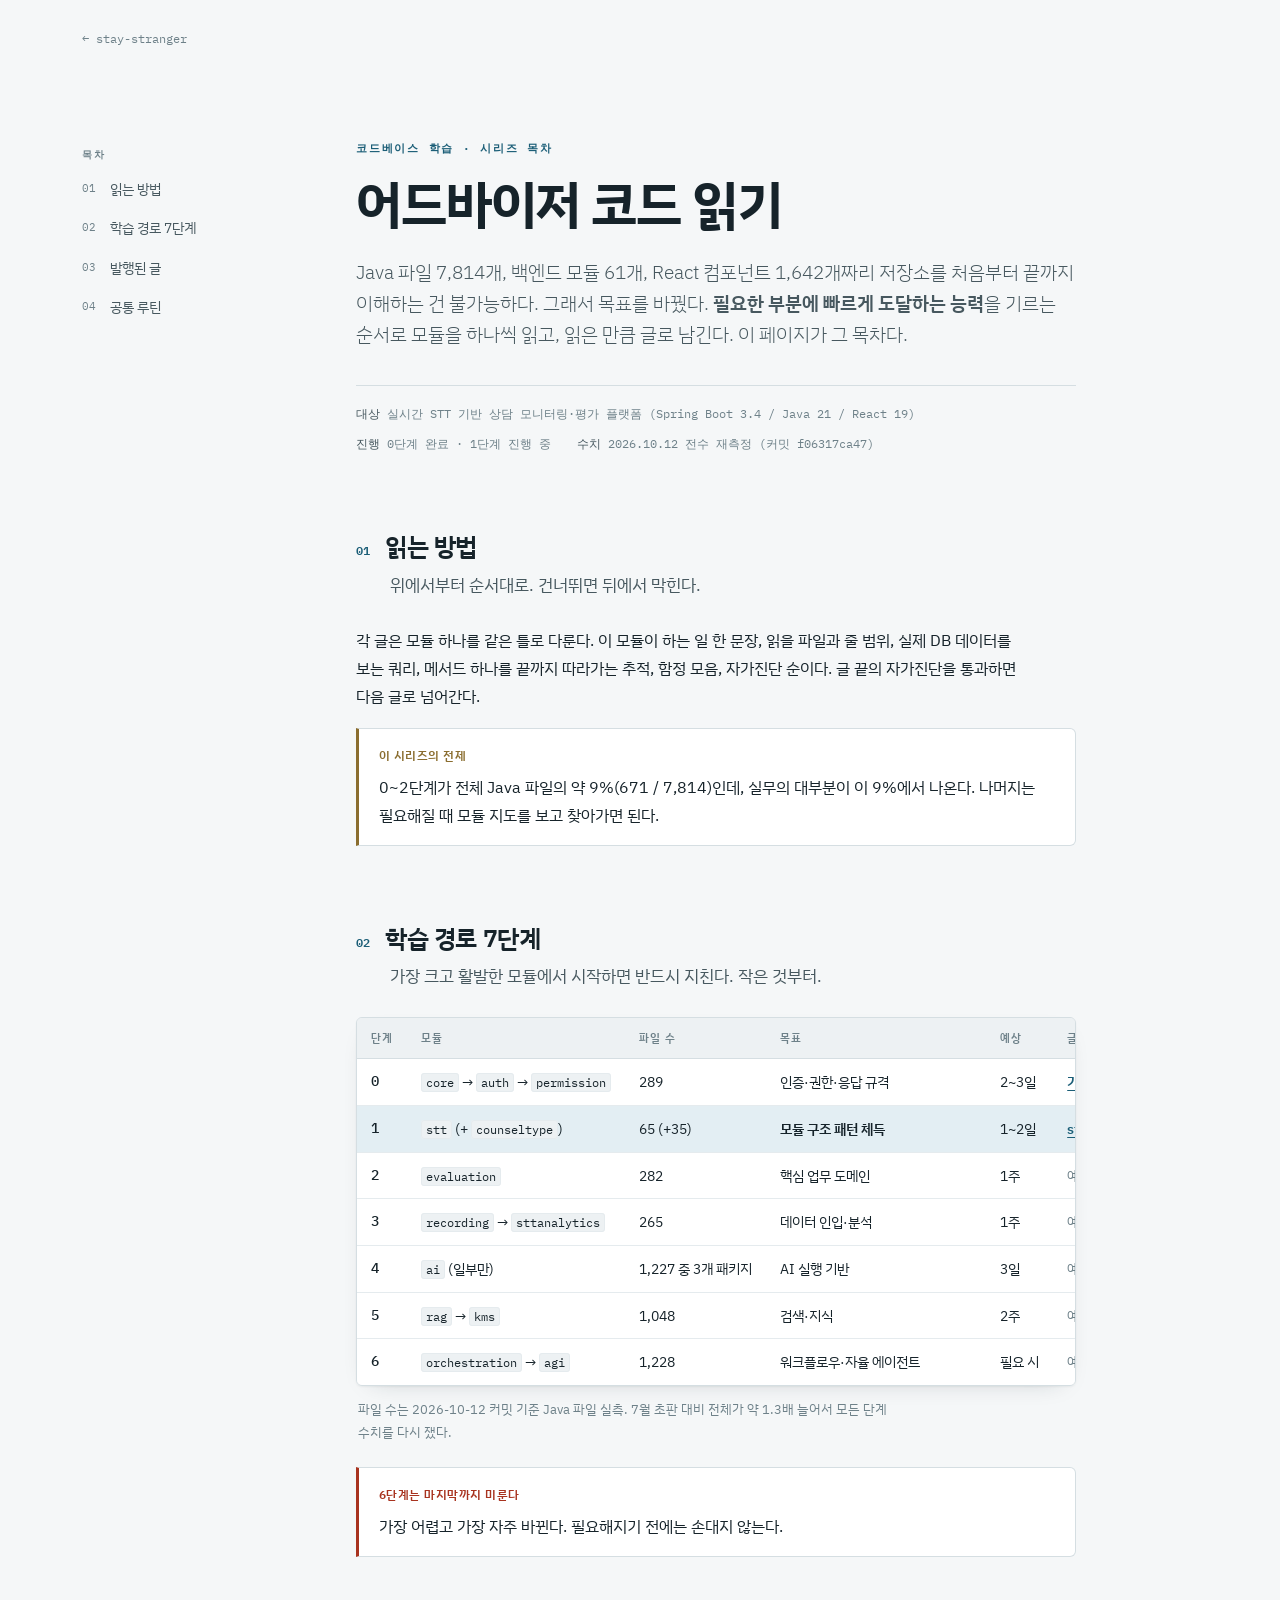
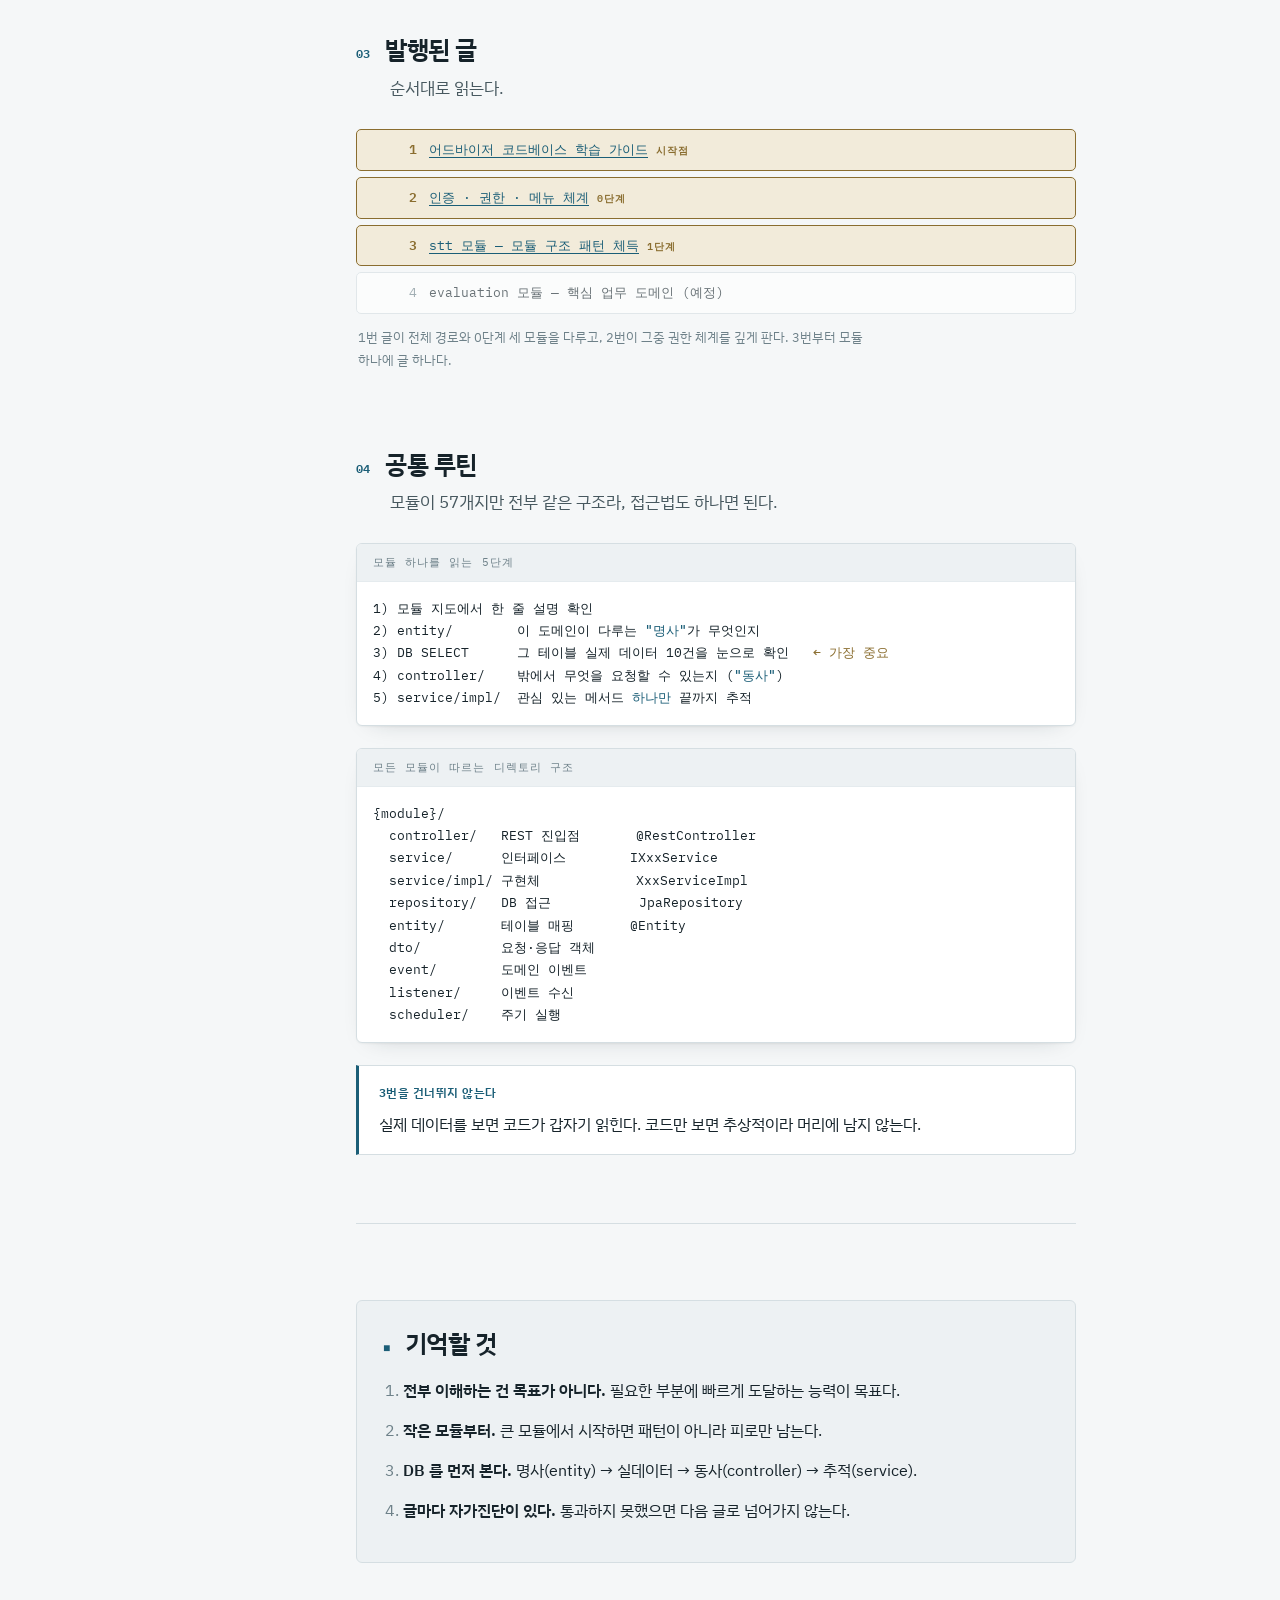
==== advisor/index.html @ c45b3cb5 "어드바이저 카테고리 신설 — 코드베이스 학습 시리즈 목차 + 글 3편 발행 - advisor/index.html: 7단계 학습 경로 목차 (첫 진입점) - study-guide /" ====
<!DOCTYPE html>
<html lang="ko">
<head>
<meta charset="utf-8">
<meta name="viewport" content="width=device-width, initial-scale=1">
<meta name="description" content="모듈 57개짜리 Spring Boot + React 저장소를 모듈 단위로 읽어 나가는 학습 기록의 목차. 7단계 학습 경로와 각 단계의 글.">
<title>어드바이저 코드 읽기</title>
<link rel="preconnect" href="https://fonts.googleapis.com">
<link rel="preconnect" href="https://fonts.gstatic.com" crossorigin>
<link rel="stylesheet" href="https://fonts.googleapis.com/css2?family=IBM+Plex+Mono:wght@400;500;600&family=IBM+Plex+Sans+KR:wght@300;400;500;600;700&display=swap">
<link rel="stylesheet" href="/assets/css/post.css">
</head>
<body>
<nav class="sitenav"><a href="/">← stay-stranger</a></nav>

<div class="shell">

  <nav class="toc" aria-label="목차">
    <p class="toc-label">목차</p>
    <ol>
      <li><a href="#s1">읽는 방법</a></li>
      <li><a href="#s2">학습 경로 7단계</a></li>
      <li><a href="#s3">발행된 글</a></li>
      <li><a href="#s4">공통 루틴</a></li>
    </ol>
  </nav>

  <main class="doc">

    <p class="eyebrow">코드베이스 학습 · 시리즈 목차</p>
    <h1>어드바이저 코드 읽기</h1>
    <p class="standfirst">
      Java 파일 7,814개, 백엔드 모듈 61개, React 컴포넌트 1,642개짜리 저장소를
      처음부터 끝까지 이해하는 건 불가능하다. 그래서 목표를 바꿨다.
      <strong>필요한 부분에 빠르게 도달하는 능력</strong>을 기르는 순서로 모듈을 하나씩 읽고,
      읽은 만큼 글로 남긴다. 이 페이지가 그 목차다.
    </p>

    <div class="meta-strip">
      <span><b>대상</b> 실시간 STT 기반 상담 모니터링·평가 플랫폼 (Spring Boot 3.4 / Java 21 / React 19)</span>
      <span><b>진행</b> 0단계 완료 · 1단계 진행 중</span>
      <span><b>수치</b> 2026.10.12 전수 재측정 (커밋 f06317ca47)</span>
    </div>

    <section id="s1">
      <h2><span class="num">01</span><span>읽는 방법</span></h2>
      <p class="lede">위에서부터 순서대로. 건너뛰면 뒤에서 막힌다.</p>

      <p>
        각 글은 모듈 하나를 같은 틀로 다룬다. 이 모듈이 하는 일 한 문장, 읽을 파일과 줄 범위,
        실제 DB 데이터를 보는 쿼리, 메서드 하나를 끝까지 따라가는 추적, 함정 모음, 자가진단 순이다.
        글 끝의 자가진단을 통과하면 다음 글로 넘어간다.
      </p>

      <div class="note is-key">
        <p class="note-title">이 시리즈의 전제</p>
        <p>
          0~2단계가 전체 Java 파일의 약 9%(671 / 7,814)인데, 실무의 대부분이 이 9%에서 나온다.
          나머지는 필요해질 때 모듈 지도를 보고 찾아가면 된다.
        </p>
      </div>
    </section>

    <section id="s2">
      <h2><span class="num">02</span><span>학습 경로 7단계</span></h2>
      <p class="lede">가장 크고 활발한 모듈에서 시작하면 반드시 지친다. 작은 것부터.</p>

      <div class="table-wrap">
        <table>
          <thead><tr><th>단계</th><th>모듈</th><th>파일 수</th><th class="wrap">목표</th><th>예상</th><th>글</th></tr></thead>
          <tbody>
            <tr><td class="scope-name">0</td><td><code>core</code> → <code>auth</code> → <code>permission</code></td><td>289</td><td class="wrap">인증·권한·응답 규격</td><td>2~3일</td><td class="yes"><a href="/advisor/study-guide.html">가이드</a> · <a href="/advisor/auth-permission-menu.html">권한</a></td></tr>
            <tr class="row-hi"><td class="scope-name">1</td><td><code>stt</code> (+ <code>counseltype</code>)</td><td>65 (+35)</td><td class="wrap"><strong>모듈 구조 패턴 체득</strong></td><td>1~2일</td><td class="yes"><a href="/advisor/stt-module.html">stt 모듈</a></td></tr>
            <tr><td class="scope-name">2</td><td><code>evaluation</code></td><td>282</td><td class="wrap">핵심 업무 도메인</td><td>1주</td><td class="no">예정</td></tr>
            <tr><td class="scope-name">3</td><td><code>recording</code> → <code>sttanalytics</code></td><td>265</td><td class="wrap">데이터 인입·분석</td><td>1주</td><td class="no">예정</td></tr>
            <tr><td class="scope-name">4</td><td><code>ai</code> (일부만)</td><td>1,227 중 3개 패키지</td><td class="wrap">AI 실행 기반</td><td>3일</td><td class="no">예정</td></tr>
            <tr><td class="scope-name">5</td><td><code>rag</code> → <code>kms</code></td><td>1,048</td><td class="wrap">검색·지식</td><td>2주</td><td class="no">예정</td></tr>
            <tr><td class="scope-name">6</td><td><code>orchestration</code> → <code>agi</code></td><td>1,228</td><td class="wrap">워크플로우·자율 에이전트</td><td>필요 시</td><td class="no">예정</td></tr>
          </tbody>
        </table>
      </div>
      <p class="cap">파일 수는 2026-10-12 커밋 기준 Java 파일 실측. 7월 초판 대비 전체가 약 1.3배 늘어서 모든 단계 수치를 다시 쟀다.</p>

      <div class="note is-warn">
        <p class="note-title">6단계는 마지막까지 미룬다</p>
        <p>가장 어렵고 가장 자주 바뀐다. 필요해지기 전에는 손대지 않는다.</p>
      </div>
    </section>

    <section id="s3">
      <h2><span class="num">03</span><span>발행된 글</span></h2>
      <p class="lede">순서대로 읽는다.</p>

      <div class="order">
        <div class="order-row is-win"><span class="order-idx">1</span><span class="order-name"><a href="/advisor/study-guide.html">어드바이저 코드베이스 학습 가이드</a> <span class="order-tag">시작점</span></span></div>
        <div class="order-row is-win"><span class="order-idx">2</span><span class="order-name"><a href="/advisor/auth-permission-menu.html">인증 · 권한 · 메뉴 체계</a> <span class="order-tag">0단계</span></span></div>
        <div class="order-row is-win"><span class="order-idx">3</span><span class="order-name"><a href="/advisor/stt-module.html">stt 모듈 — 모듈 구조 패턴 체득</a> <span class="order-tag">1단계</span></span></div>
        <div class="order-row is-lose"><span class="order-idx">4</span><span class="order-name">evaluation 모듈 — 핵심 업무 도메인 (예정)</span></div>
      </div>
      <p class="cap">1번 글이 전체 경로와 0단계 세 모듈을 다루고, 2번이 그중 권한 체계를 깊게 판다. 3번부터 모듈 하나에 글 하나다.</p>
    </section>

    <section id="s4">
      <h2><span class="num">04</span><span>공통 루틴</span></h2>
      <p class="lede">모듈이 57개지만 전부 같은 구조라, 접근법도 하나면 된다.</p>

      <div class="code">
        <div class="code-head">모듈 하나를 읽는 5단계</div>
<pre>1) 모듈 지도에서 한 줄 설명 확인
2) entity/        이 도메인이 다루는 <span class="c-acc">"명사"</span>가 무엇인지
3) DB SELECT      그 테이블 실제 데이터 10건을 눈으로 확인   <span class="c-tar">← 가장 중요</span>
4) controller/    밖에서 무엇을 요청할 수 있는지 (<span class="c-acc">"동사"</span>)
5) service/impl/  관심 있는 메서드 <span class="c-acc">하나만</span> 끝까지 추적</pre>
      </div>

      <div class="code">
        <div class="code-head">모든 모듈이 따르는 디렉토리 구조</div>
<pre>{module}/
  controller/   REST 진입점       @RestController
  service/      인터페이스        IXxxService
  service/impl/ 구현체            XxxServiceImpl
  repository/   DB 접근           JpaRepository
  entity/       테이블 매핑       @Entity
  dto/          요청·응답 객체
  event/        도메인 이벤트
  listener/     이벤트 수신
  scheduler/    주기 실행</pre>
      </div>

      <div class="note">
        <p class="note-title">3번을 건너뛰지 않는다</p>
        <p>실제 데이터를 보면 코드가 갑자기 읽힌다. 코드만 보면 추상적이라 머리에 남지 않는다.</p>
      </div>
    </section>

    <hr class="rule">

    <div class="closing">
      <h2><span class="num">■</span><span>기억할 것</span></h2>
      <ol>
        <li><strong>전부 이해하는 건 목표가 아니다.</strong> 필요한 부분에 빠르게 도달하는 능력이 목표다.</li>
        <li><strong>작은 모듈부터.</strong> 큰 모듈에서 시작하면 패턴이 아니라 피로만 남는다.</li>
        <li><strong>DB 를 먼저 본다.</strong> 명사(entity) → 실데이터 → 동사(controller) → 추적(service).</li>
        <li><strong>글마다 자가진단이 있다.</strong> 통과하지 못했으면 다음 글로 넘어가지 않는다.</li>
      </ol>
    </div>

  </main>
</div>

</body>
</html>
---- assets/css/post.css ----
/* 글 페이지 공용 스타일 — 모든 포스트가 이 파일을 링크한다.
   색 토큰은 assets/css/site.css 와 동일하게 유지할 것. */

  :root {
    --ground:    #F5F7F8;
    --surface:   #FFFFFF;
    --surface-2: #EDF1F3;
    --line:      #D5DEE2;
    --line-soft: #E5EBEE;
    --ink:       #16232A;
    --ink-2:     #47585F;
    --ink-3:     #6E8189;
    --accent:    #1B5E77;
    --accent-bg: #E3EEF3;
    --tarnish:   #8A6D2F;
    --tarnish-bg:#F2EBDA;
    --danger:    #A8331F;
    --danger-bg: #F7E6E2;
    --ok:        #1F6B4F;
    --ok-bg:     #E2EFE9;
    --shadow: 0 1px 2px rgba(22,35,42,.05), 0 8px 24px -16px rgba(22,35,42,.28);

    --sans: "IBM Plex Sans KR", -apple-system, BlinkMacSystemFont, "Apple SD Gothic Neo", "Malgun Gothic", sans-serif;
    --mono: "IBM Plex Mono", ui-monospace, SFMono-Regular, Menlo, monospace;
  }

  @media (prefers-color-scheme: dark) {
    :root:not([data-theme="light"]) {
      --ground:    #0D1418;
      --surface:   #141E23;
      --surface-2: #1B272D;
      --line:      #2B3A42;
      --line-soft: #223038;
      --ink:       #E3EBEE;
      --ink-2:     #AFC0C7;
      --ink-3:     #839299;
      --accent:    #6FBBDA;
      --accent-bg: #13303C;
      --tarnish:   #CFA654;
      --tarnish-bg:#312813;
      --danger:    #EE8570;
      --danger-bg: #3A1C16;
      --ok:        #58C598;
      --ok-bg:     #123024;
      --shadow: 0 1px 2px rgba(0,0,0,.4), 0 8px 24px -16px rgba(0,0,0,.7);
    }
  }

  :root[data-theme="dark"] {
    --ground:    #0D1418;
    --surface:   #141E23;
    --surface-2: #1B272D;
    --line:      #2B3A42;
    --line-soft: #223038;
    --ink:       #E3EBEE;
    --ink-2:     #AFC0C7;
    --ink-3:     #839299;
    --accent:    #6FBBDA;
    --accent-bg: #13303C;
    --tarnish:   #CFA654;
    --tarnish-bg:#312813;
    --danger:    #EE8570;
    --danger-bg: #3A1C16;
    --ok:        #58C598;
    --ok-bg:     #123024;
    --shadow: 0 1px 2px rgba(0,0,0,.4), 0 8px 24px -16px rgba(0,0,0,.7);
  }

  * { box-sizing: border-box; }

  body {
    margin: 0;
    background: var(--ground);
    color: var(--ink);
    font-family: var(--sans);
    font-weight: 400;
    font-size: 16px;
    line-height: 1.75;
    -webkit-font-smoothing: antialiased;
    word-break: keep-all;
  }

  .shell {
    display: grid;
    grid-template-columns: 1fr;
    gap: 0;
    max-width: 1180px;
    margin: 0 auto;
    padding: 0 24px 120px;
  }

  @media (min-width: 1000px) {
    .shell {
      grid-template-columns: 210px minmax(0, 1fr);
      gap: 64px;
      padding: 0 32px 140px;
    }
  }

  /* ---------- 목차 ---------- */
  .toc { display: none; }

  @media (min-width: 1000px) {
    .toc {
      display: block;
      position: sticky;
      top: 0;
      align-self: start;
      max-height: 100vh;
      overflow-y: auto;
      padding: 96px 0 40px;
    }
  }

  .toc-label {
    font-family: var(--mono);
    font-size: 10px;
    font-weight: 600;
    letter-spacing: .16em;
    text-transform: uppercase;
    color: var(--ink-3);
    margin: 0 0 16px;
  }

  .toc ol {
    list-style: none;
    margin: 0;
    padding: 0;
    display: flex;
    flex-direction: column;
    gap: 11px;
    counter-reset: toc;
  }

  .toc a {
    display: grid;
    grid-template-columns: 22px 1fr;
    gap: 6px;
    color: var(--ink-2);
    text-decoration: none;
    font-size: 13.5px;
    line-height: 1.45;
    border-left: 2px solid transparent;
    padding-left: 10px;
    margin-left: -12px;
    transition: color .15s, border-color .15s;
  }

  .toc a::before {
    counter-increment: toc;
    content: counter(toc, decimal-leading-zero);
    font-family: var(--mono);
    font-size: 11px;
    color: var(--ink-3);
    padding-top: 2px;
  }

  .toc a:hover,
  .toc a:focus-visible { color: var(--accent); border-left-color: var(--accent); }

  /* 절 번호가 0 부터 시작하는 글(학습 가이드류). 목차 번호를 본문 .num 과 맞춘다. */
  .toc ol.from-zero { counter-reset: toc -1; }

  /* ---------- 본문 ---------- */
  .doc { min-width: 0; max-width: 72ch; padding-top: 88px; }

  .eyebrow {
    font-family: var(--mono);
    font-size: 11px;
    font-weight: 600;
    letter-spacing: .16em;
    text-transform: uppercase;
    color: var(--accent);
    margin: 0 0 18px;
  }

  h1 {
    font-size: clamp(34px, 5.4vw, 52px);
    line-height: 1.16;
    font-weight: 700;
    letter-spacing: -.022em;
    margin: 0 0 22px;
    text-wrap: balance;
  }

  .standfirst {
    font-size: 18.5px;
    line-height: 1.7;
    color: var(--ink-2);
    font-weight: 300;
    margin: 0;
  }

  .meta-strip {
    display: flex;
    flex-wrap: wrap;
    gap: 10px 26px;
    margin: 34px 0 0;
    padding: 18px 0 0;
    border-top: 1px solid var(--line);
    font-family: var(--mono);
    font-size: 11.5px;
    color: var(--ink-3);
  }

  .meta-strip b { color: var(--ink-2); font-weight: 500; }

  section { margin-top: 76px; scroll-margin-top: 24px; }

  h2 {
    font-size: 25px;
    line-height: 1.3;
    font-weight: 600;
    letter-spacing: -.015em;
    margin: 0 0 8px;
    text-wrap: balance;
    display: grid;
    grid-template-columns: auto 1fr;
    gap: 14px;
    align-items: baseline;
  }

  .num {
    font-family: var(--mono);
    font-size: 12px;
    font-weight: 600;
    color: var(--accent);
    letter-spacing: .04em;
  }

  .lede {
    color: var(--ink-2);
    font-size: 16.5px;
    margin: 0 0 26px;
    padding-left: 34px;
  }

  h3 {
    font-size: 16.5px;
    font-weight: 600;
    letter-spacing: -.005em;
    margin: 38px 0 10px;
  }

  p { margin: 0 0 18px; }
  .doc > section > p,
  .doc > section > ul,
  .doc > section > ol { max-width: 68ch; }

  a { color: var(--accent); text-underline-offset: 3px; }

  code {
    font-family: var(--mono);
    font-size: .875em;
    background: var(--surface-2);
    border: 1px solid var(--line-soft);
    border-radius: 3px;
    padding: .08em .34em;
    word-break: break-all;
  }

  ul, ol { padding-left: 22px; margin: 0 0 18px; }
  li { margin-bottom: 9px; }
  li::marker { color: var(--ink-3); }

  strong { font-weight: 600; }

  /* ---------- 코드 블록 ---------- */
  .code {
    background: var(--surface);
    border: 1px solid var(--line);
    border-radius: 6px;
    margin: 0 0 22px;
    overflow: hidden;
    box-shadow: var(--shadow);
  }

  .code-head {
    font-family: var(--mono);
    font-size: 10.5px;
    letter-spacing: .1em;
    text-transform: uppercase;
    color: var(--ink-3);
    padding: 9px 16px;
    border-bottom: 1px solid var(--line-soft);
    background: var(--surface-2);
  }

  .code pre {
    margin: 0;
    padding: 16px;
    overflow-x: auto;
    font-family: var(--mono);
    font-size: 13px;
    line-height: 1.72;
    color: var(--ink);
    tab-size: 2;
  }

  .c-dim  { color: var(--ink-3); }
  .c-acc  { color: var(--accent); font-weight: 500; }
  .c-tar  { color: var(--tarnish); font-weight: 500; }
  .c-bad  { color: var(--danger); font-weight: 500; }
  .c-ok   { color: var(--ok); font-weight: 500; }

  /* ---------- 좌표 해부도 ---------- */
  .anatomy {
    display: flex;
    flex-wrap: wrap;
    gap: 0;
    margin: 0 0 10px;
    font-family: var(--mono);
    border: 1px solid var(--line);
    border-radius: 6px;
    overflow: hidden;
    background: var(--surface);
  }

  .anatomy-part {
    flex: 1 1 auto;
    min-width: 130px;
    padding: 14px 16px;
    border-right: 1px solid var(--line-soft);
  }

  .anatomy-part:last-child { border-right: 0; }

  .anatomy-key {
    display: block;
    font-size: 10px;
    letter-spacing: .12em;
    text-transform: uppercase;
    color: var(--ink-3);
    margin-bottom: 6px;
  }

  .anatomy-val { font-size: 13.5px; font-weight: 500; word-break: break-all; }
  .anatomy-note { display: block; font-family: var(--sans); font-size: 11.5px; color: var(--ink-3); margin-top: 5px; line-height: 1.5; }

  .anatomy.is-id .anatomy-part.k-id { background: var(--accent-bg); }
  .anatomy.is-id .anatomy-part.k-id .anatomy-val { color: var(--accent); }

  .cap {
    font-size: 13px;
    color: var(--ink-3);
    margin: 0 0 24px;
    padding-left: 2px;
  }

  /* ---------- 표 ---------- */
  .table-wrap {
    overflow-x: auto;
    border: 1px solid var(--line);
    border-radius: 6px;
    background: var(--surface);
    margin: 0 0 12px;
    box-shadow: var(--shadow);
  }

  table { border-collapse: collapse; width: 100%; font-size: 13.5px; }

  th, td {
    text-align: left;
    padding: 11px 14px;
    border-bottom: 1px solid var(--line-soft);
    vertical-align: top;
    white-space: nowrap;
  }

  th {
    font-size: 10.5px;
    font-weight: 600;
    letter-spacing: .1em;
    text-transform: uppercase;
    color: var(--ink-3);
    background: var(--surface-2);
    border-bottom: 1px solid var(--line);
  }

  tbody tr:last-child td { border-bottom: 0; }

  td.scope-name { font-family: var(--mono); font-weight: 500; color: var(--ink); }
  td.wrap { white-space: normal; min-width: 220px; }
  .yes { color: var(--ok); font-weight: 600; }
  .no  { color: var(--ink-3); }
  .row-hi td { background: var(--accent-bg); }

  /* ---------- 콜아웃 ---------- */
  .note {
    border: 1px solid var(--line);
    border-left: 3px solid var(--accent);
    background: var(--surface);
    border-radius: 0 6px 6px 0;
    padding: 16px 20px;
    margin: 0 0 24px;
  }

  .note.is-warn { border-left-color: var(--danger); }
  .note.is-key  { border-left-color: var(--tarnish); }

  .note-title {
    font-size: 12px;
    font-weight: 600;
    letter-spacing: .04em;
    color: var(--accent);
    margin: 0 0 7px;
  }

  .note.is-warn .note-title { color: var(--danger); }
  .note.is-key  .note-title { color: var(--tarnish); }
  .note p:last-child { margin-bottom: 0; }

  .badge {
    display: inline-block;
    font-family: var(--mono);
    font-size: 10px;
    font-weight: 600;
    letter-spacing: .09em;
    text-transform: uppercase;
    padding: 3px 7px;
    border-radius: 3px;
    background: var(--ok-bg);
    color: var(--ok);
    vertical-align: 2px;
    margin-left: 8px;
    white-space: nowrap;
  }

  /* ---------- 대조 카드 ---------- */
  .versus {
    display: grid;
    grid-template-columns: 1fr;
    gap: 14px;
    margin: 0 0 24px;
  }

  @media (min-width: 620px) {
    .versus { grid-template-columns: 1fr 1fr; }
  }

  .vcard {
    border: 1px solid var(--line);
    border-radius: 6px;
    padding: 18px;
    background: var(--surface);
  }

  .vcard.is-new { border-top: 3px solid var(--accent); }
  .vcard.is-old { border-top: 3px solid var(--tarnish); }

  .vcard h4 {
    font-family: var(--mono);
    font-size: 13px;
    font-weight: 600;
    margin: 0 0 4px;
    word-break: break-all;
  }

  .vcard.is-new h4 { color: var(--accent); }
  .vcard.is-old h4 { color: var(--tarnish); }

  .vcard dl { margin: 12px 0 0; display: grid; grid-template-columns: auto 1fr; gap: 6px 14px; font-size: 13px; }
  .vcard dt { color: var(--ink-3); font-size: 11.5px; letter-spacing: .03em; padding-top: 2px; }
  .vcard dd { margin: 0; font-family: var(--mono); font-size: 12.5px; word-break: break-all; }

  /* ---------- 순서 시각화 ---------- */
  .order {
    display: flex;
    flex-direction: column;
    gap: 6px;
    font-family: var(--mono);
    font-size: 12.5px;
    margin: 0 0 12px;
  }

  .order-row {
    display: grid;
    grid-template-columns: 46px 1fr;
    gap: 12px;
    align-items: center;
    padding: 9px 14px;
    border: 1px solid var(--line);
    border-radius: 5px;
    background: var(--surface);
  }

  .order-row.is-win { border-color: var(--tarnish); background: var(--tarnish-bg); }
  .order-row.is-lose { opacity: .62; }
  .order-idx { color: var(--ink-3); font-variant-numeric: tabular-nums; text-align: right; }
  .order-row.is-win .order-idx { color: var(--tarnish); font-weight: 600; }
  .order-name { word-break: break-all; }
  .order-tag {
    font-size: 10px;
    letter-spacing: .08em;
    text-transform: uppercase;
    color: var(--tarnish);
    font-weight: 600;
  }

  hr.rule { border: 0; border-top: 1px solid var(--line); margin: 68px 0 0; }

  .closing {
    margin-top: 76px;
    padding: 26px;
    border: 1px solid var(--line);
    border-radius: 6px;
    background: var(--surface-2);
  }

  .closing h2 { margin-bottom: 16px; }
  .closing ol { margin-bottom: 0; padding-left: 20px; }
  .closing li { margin-bottom: 12px; }

  :focus-visible { outline: 2px solid var(--accent); outline-offset: 3px; border-radius: 2px; }

  @media (prefers-reduced-motion: reduce) {
    * { transition: none !important; animation: none !important; }
  }

  .sitenav { max-width: 1180px; margin: 0 auto; padding: 28px 24px 0; font-family: var(--mono); font-size: 12px; }
  .sitenav a { color: var(--ink-3); text-decoration: none; }
  .sitenav a:hover, .sitenav a:focus-visible { color: var(--accent); }
  .sitenav-sep { color: var(--line); margin: 0 4px; }
  @media (min-width: 1000px) { .sitenav { padding: 28px 32px 0; } }
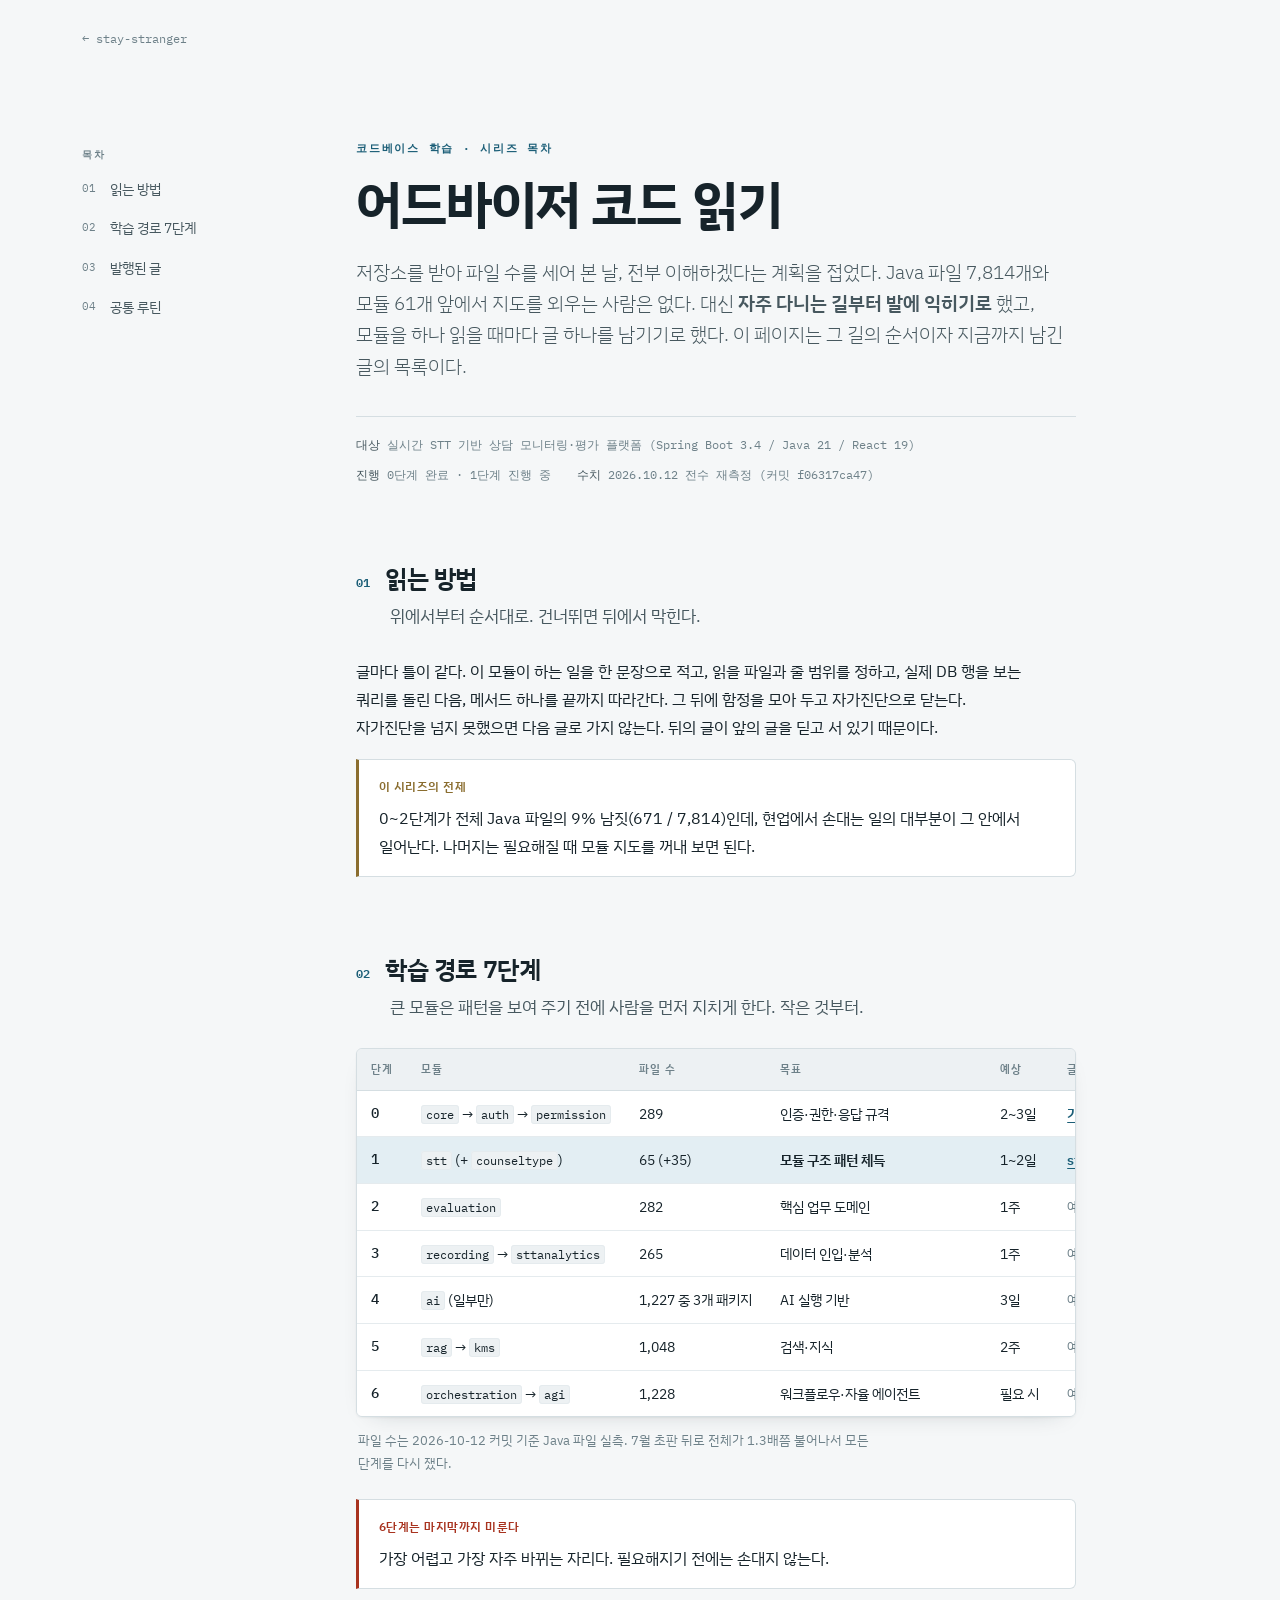
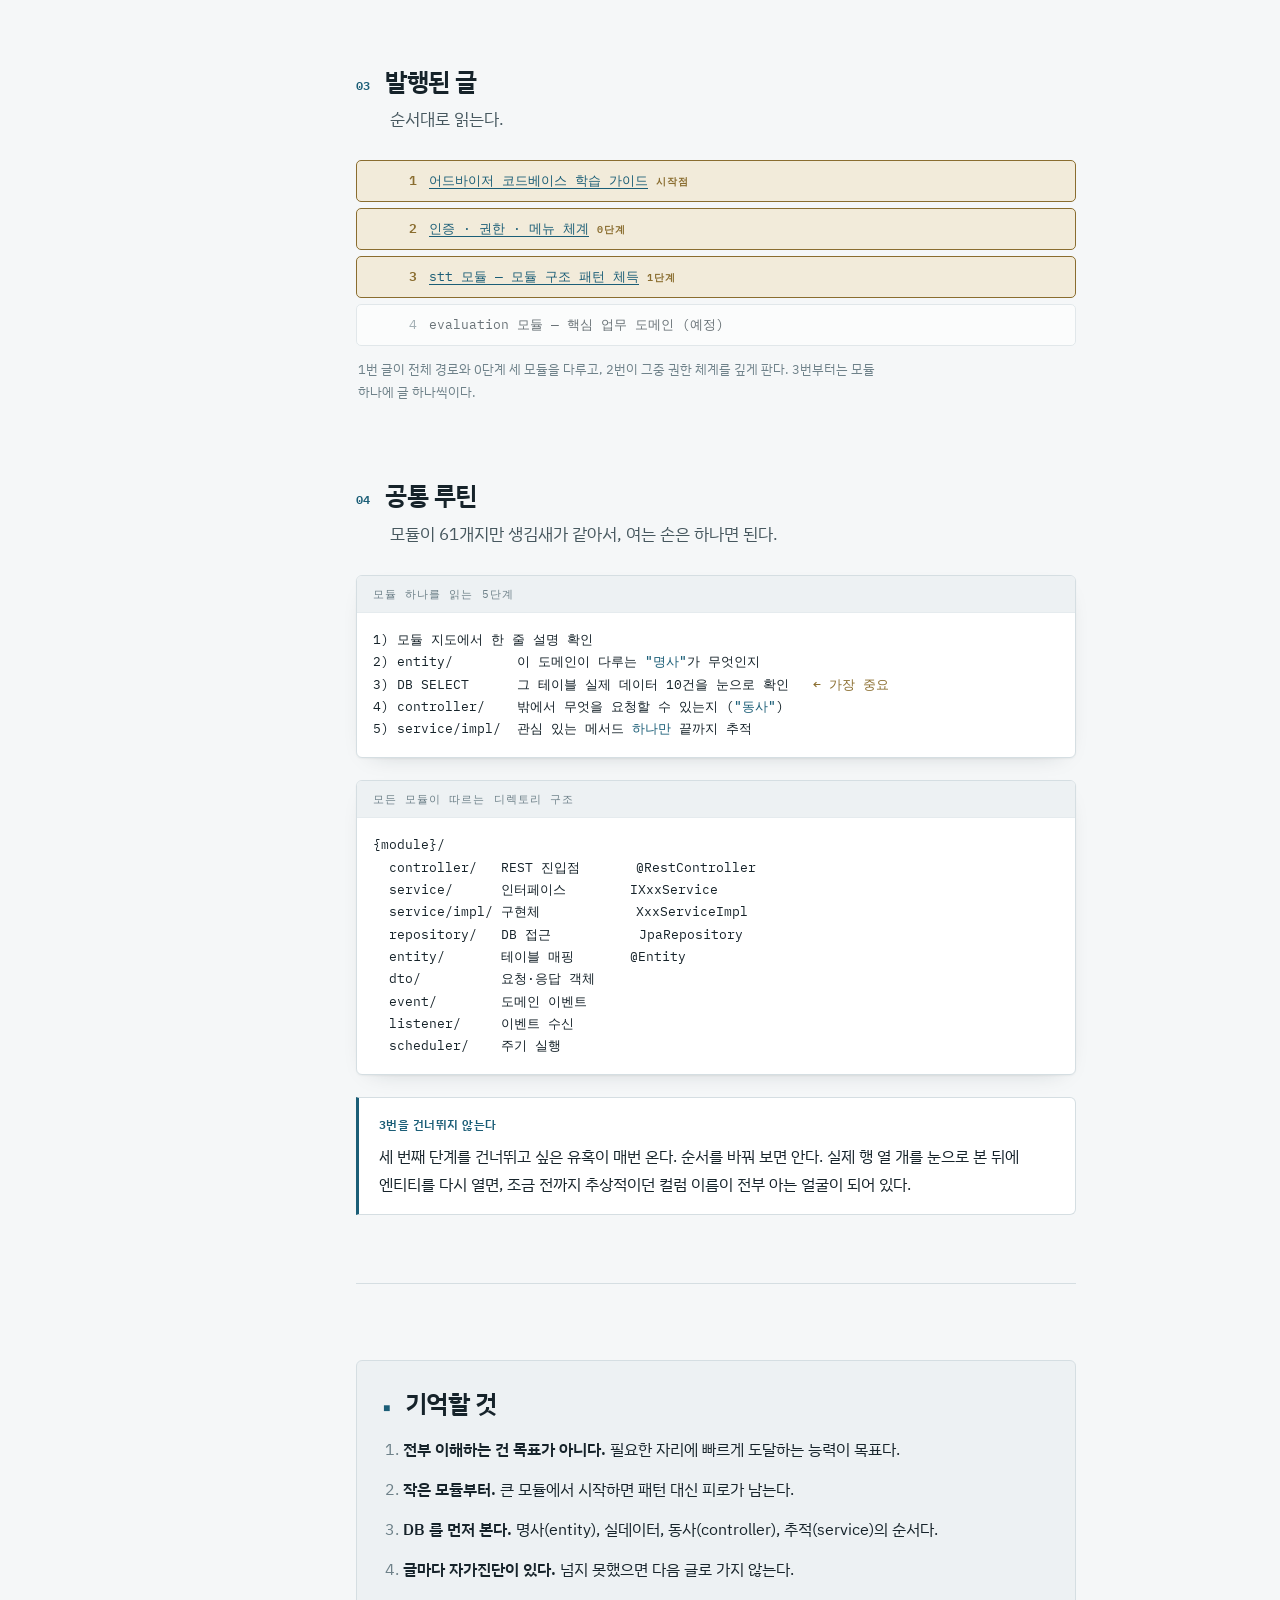
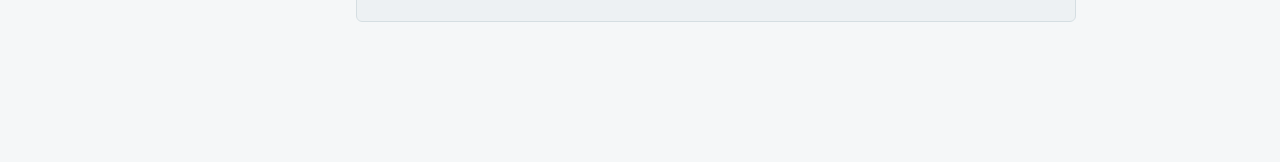
==== commit 74ffd9f2: "어드바이저 글 4편을 사람 글투로 다시 쓰고 원본·변환기를 저장소에 들인다 - 글투 스킬(narrative-tech-prose: 임백준 호흡 + 전민희 은유)로 목차·가이드·권한·" ====
--- a/advisor/index.html
+++ b/advisor/index.html
@@ -3,7 +3,7 @@
 <head>
 <meta charset="utf-8">
 <meta name="viewport" content="width=device-width, initial-scale=1">
-<meta name="description" content="모듈 57개짜리 Spring Boot + React 저장소를 모듈 단위로 읽어 나가는 학습 기록의 목차. 7단계 학습 경로와 각 단계의 글.">
+<meta name="description" content="모듈 61개짜리 Spring Boot + React 저장소를 모듈 하나씩 읽어 나가는 기록의 목차. 7단계 학습 경로와 지금까지 남긴 글.">
 <title>어드바이저 코드 읽기</title>
 <link rel="preconnect" href="https://fonts.googleapis.com">
 <link rel="preconnect" href="https://fonts.gstatic.com" crossorigin>
@@ -30,10 +30,10 @@
     <p class="eyebrow">코드베이스 학습 · 시리즈 목차</p>
     <h1>어드바이저 코드 읽기</h1>
     <p class="standfirst">
-      Java 파일 7,814개, 백엔드 모듈 61개, React 컴포넌트 1,642개짜리 저장소를
-      처음부터 끝까지 이해하는 건 불가능하다. 그래서 목표를 바꿨다.
-      <strong>필요한 부분에 빠르게 도달하는 능력</strong>을 기르는 순서로 모듈을 하나씩 읽고,
-      읽은 만큼 글로 남긴다. 이 페이지가 그 목차다.
+      저장소를 받아 파일 수를 세어 본 날, 전부 이해하겠다는 계획을 접었다.
+      Java 파일 7,814개와 모듈 61개 앞에서 지도를 외우는 사람은 없다.
+      대신 <strong>자주 다니는 길부터 발에 익히기로</strong> 했고, 모듈을 하나 읽을 때마다
+      글 하나를 남기기로 했다. 이 페이지는 그 길의 순서이자 지금까지 남긴 글의 목록이다.
     </p>
 
     <div class="meta-strip">
@@ -47,23 +47,24 @@
       <p class="lede">위에서부터 순서대로. 건너뛰면 뒤에서 막힌다.</p>
 
       <p>
-        각 글은 모듈 하나를 같은 틀로 다룬다. 이 모듈이 하는 일 한 문장, 읽을 파일과 줄 범위,
-        실제 DB 데이터를 보는 쿼리, 메서드 하나를 끝까지 따라가는 추적, 함정 모음, 자가진단 순이다.
-        글 끝의 자가진단을 통과하면 다음 글로 넘어간다.
+        글마다 틀이 같다. 이 모듈이 하는 일을 한 문장으로 적고, 읽을 파일과 줄 범위를 정하고,
+        실제 DB 행을 보는 쿼리를 돌린 다음, 메서드 하나를 끝까지 따라간다. 그 뒤에 함정을 모아 두고
+        자가진단으로 닫는다. 자가진단을 넘지 못했으면 다음 글로 가지 않는다. 뒤의 글이 앞의 글을
+        딛고 서 있기 때문이다.
       </p>
 
       <div class="note is-key">
         <p class="note-title">이 시리즈의 전제</p>
         <p>
-          0~2단계가 전체 Java 파일의 약 9%(671 / 7,814)인데, 실무의 대부분이 이 9%에서 나온다.
-          나머지는 필요해질 때 모듈 지도를 보고 찾아가면 된다.
+          0~2단계가 전체 Java 파일의 9% 남짓(671 / 7,814)인데, 현업에서 손대는 일의 대부분이
+          그 안에서 일어난다. 나머지는 필요해질 때 모듈 지도를 꺼내 보면 된다.
         </p>
       </div>
     </section>
 
     <section id="s2">
       <h2><span class="num">02</span><span>학습 경로 7단계</span></h2>
-      <p class="lede">가장 크고 활발한 모듈에서 시작하면 반드시 지친다. 작은 것부터.</p>
+      <p class="lede">큰 모듈은 패턴을 보여 주기 전에 사람을 먼저 지치게 한다. 작은 것부터.</p>
 
       <div class="table-wrap">
         <table>
@@ -79,11 +80,11 @@
           </tbody>
         </table>
       </div>
-      <p class="cap">파일 수는 2026-10-12 커밋 기준 Java 파일 실측. 7월 초판 대비 전체가 약 1.3배 늘어서 모든 단계 수치를 다시 쟀다.</p>
+      <p class="cap">파일 수는 2026-10-12 커밋 기준 Java 파일 실측. 7월 초판 뒤로 전체가 1.3배쯤 불어나서 모든 단계를 다시 쟀다.</p>
 
       <div class="note is-warn">
         <p class="note-title">6단계는 마지막까지 미룬다</p>
-        <p>가장 어렵고 가장 자주 바뀐다. 필요해지기 전에는 손대지 않는다.</p>
+        <p>가장 어렵고 가장 자주 바뀌는 자리다. 필요해지기 전에는 손대지 않는다.</p>
       </div>
     </section>
 
@@ -97,12 +98,12 @@
         <div class="order-row is-win"><span class="order-idx">3</span><span class="order-name"><a href="/advisor/stt-module.html">stt 모듈 — 모듈 구조 패턴 체득</a> <span class="order-tag">1단계</span></span></div>
         <div class="order-row is-lose"><span class="order-idx">4</span><span class="order-name">evaluation 모듈 — 핵심 업무 도메인 (예정)</span></div>
       </div>
-      <p class="cap">1번 글이 전체 경로와 0단계 세 모듈을 다루고, 2번이 그중 권한 체계를 깊게 판다. 3번부터 모듈 하나에 글 하나다.</p>
+      <p class="cap">1번 글이 전체 경로와 0단계 세 모듈을 다루고, 2번이 그중 권한 체계를 깊게 판다. 3번부터는 모듈 하나에 글 하나씩이다.</p>
     </section>
 
     <section id="s4">
       <h2><span class="num">04</span><span>공통 루틴</span></h2>
-      <p class="lede">모듈이 57개지만 전부 같은 구조라, 접근법도 하나면 된다.</p>
+      <p class="lede">모듈이 61개지만 생김새가 같아서, 여는 손은 하나면 된다.</p>
 
       <div class="code">
         <div class="code-head">모듈 하나를 읽는 5단계</div>
@@ -129,7 +130,7 @@
 
       <div class="note">
         <p class="note-title">3번을 건너뛰지 않는다</p>
-        <p>실제 데이터를 보면 코드가 갑자기 읽힌다. 코드만 보면 추상적이라 머리에 남지 않는다.</p>
+        <p>세 번째 단계를 건너뛰고 싶은 유혹이 매번 온다. 순서를 바꿔 보면 안다. 실제 행 열 개를 눈으로 본 뒤에 엔티티를 다시 열면, 조금 전까지 추상적이던 컬럼 이름이 전부 아는 얼굴이 되어 있다.</p>
       </div>
     </section>
 
@@ -138,10 +139,10 @@
     <div class="closing">
       <h2><span class="num">■</span><span>기억할 것</span></h2>
       <ol>
-        <li><strong>전부 이해하는 건 목표가 아니다.</strong> 필요한 부분에 빠르게 도달하는 능력이 목표다.</li>
-        <li><strong>작은 모듈부터.</strong> 큰 모듈에서 시작하면 패턴이 아니라 피로만 남는다.</li>
-        <li><strong>DB 를 먼저 본다.</strong> 명사(entity) → 실데이터 → 동사(controller) → 추적(service).</li>
-        <li><strong>글마다 자가진단이 있다.</strong> 통과하지 못했으면 다음 글로 넘어가지 않는다.</li>
+        <li><strong>전부 이해하는 건 목표가 아니다.</strong> 필요한 자리에 빠르게 도달하는 능력이 목표다.</li>
+        <li><strong>작은 모듈부터.</strong> 큰 모듈에서 시작하면 패턴 대신 피로가 남는다.</li>
+        <li><strong>DB 를 먼저 본다.</strong> 명사(entity), 실데이터, 동사(controller), 추적(service)의 순서다.</li>
+        <li><strong>글마다 자가진단이 있다.</strong> 넘지 못했으면 다음 글로 가지 않는다.</li>
       </ol>
     </div>
 
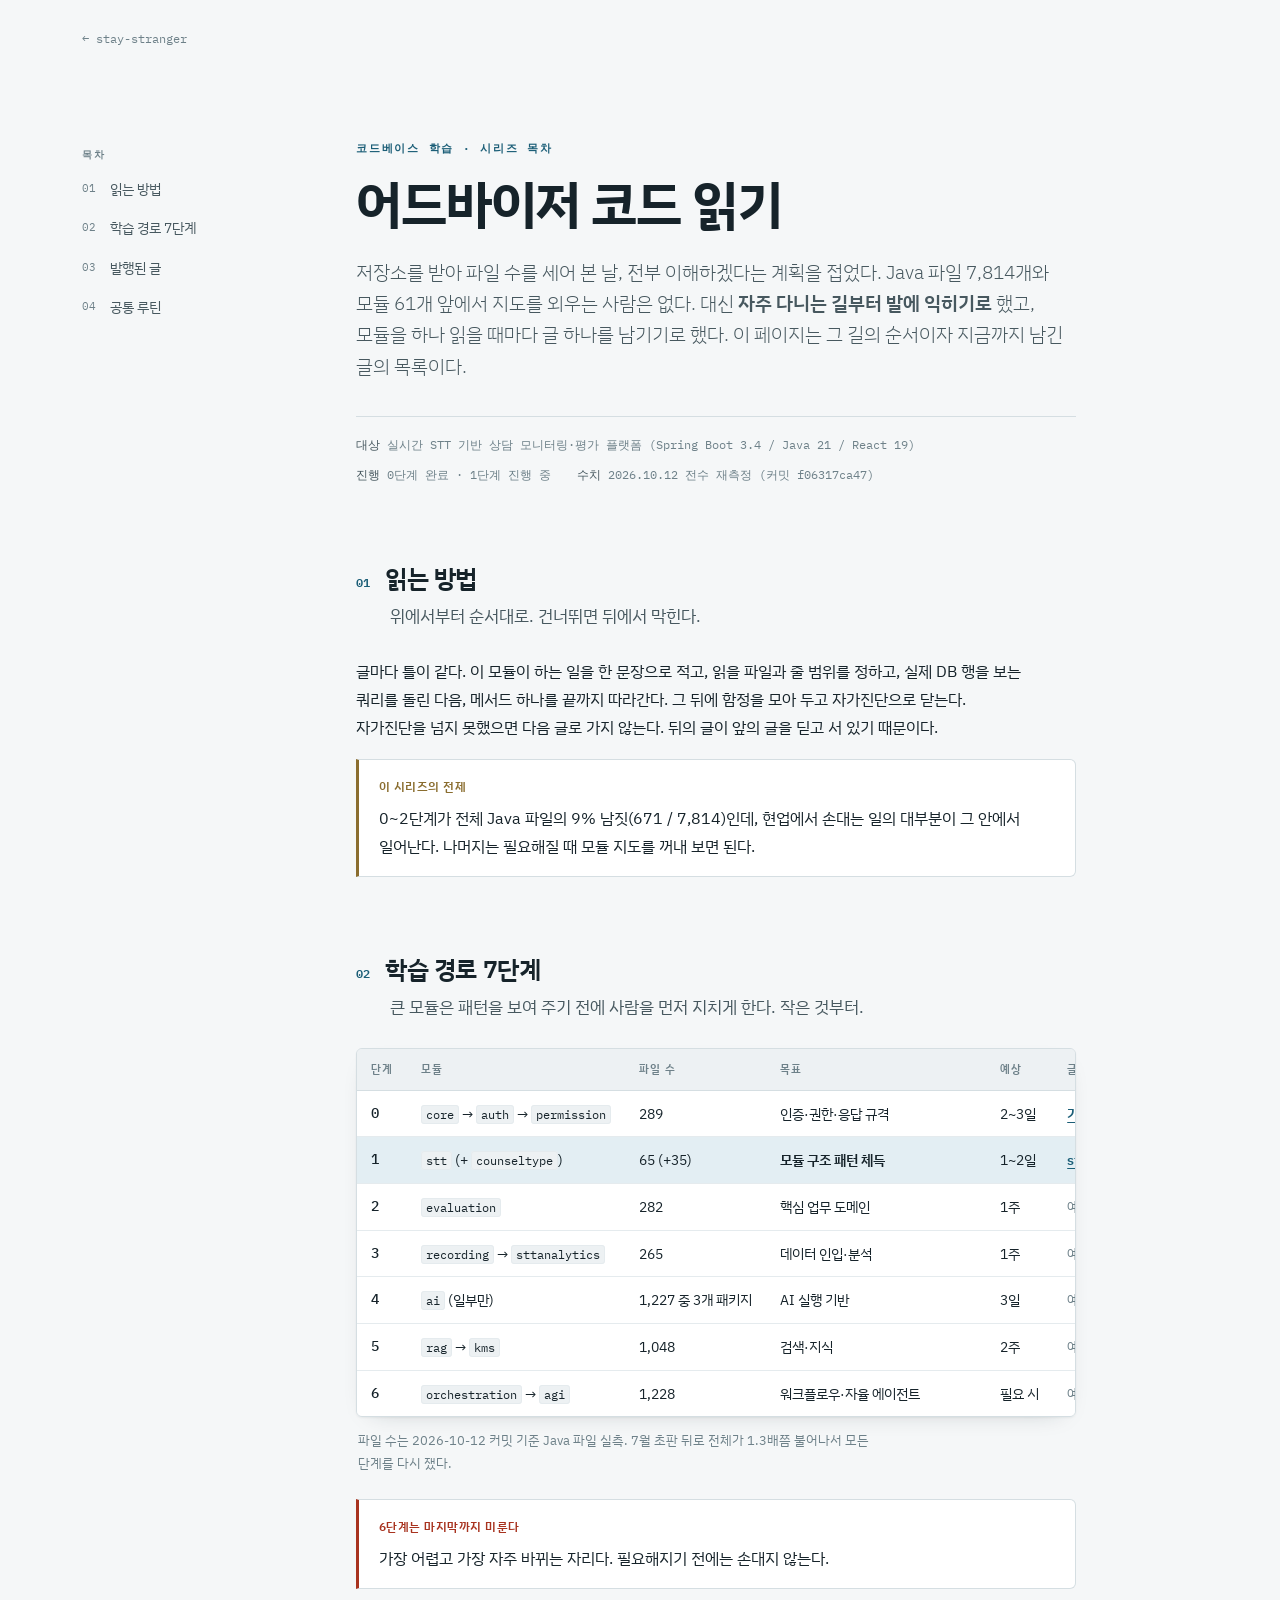
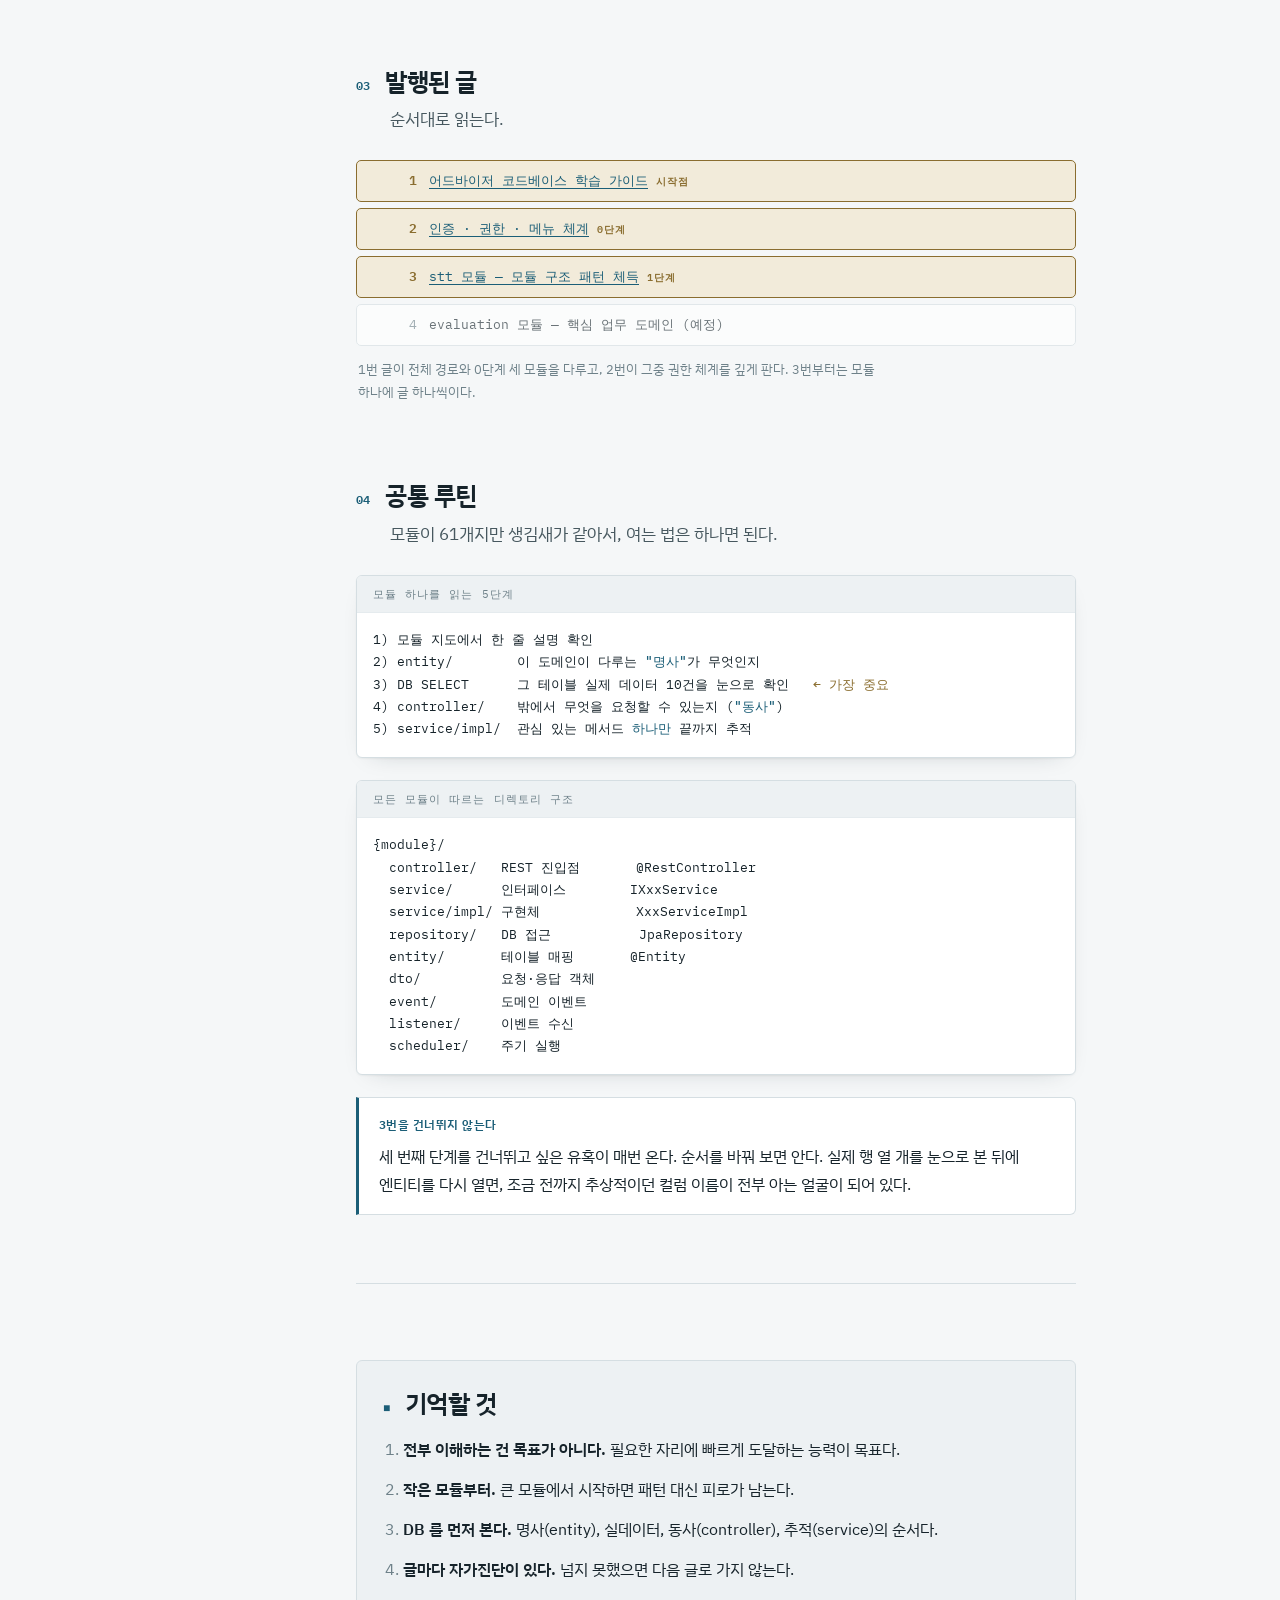
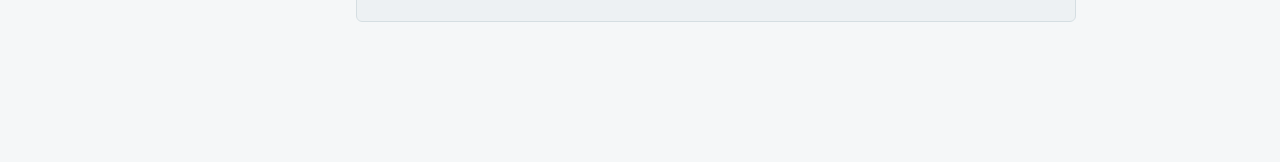
==== commit c036e37f: "어드바이저 글 검토 — 사실 오류 셋 정정, lede·본문 중복 제거, 은유 과잉 정리 - stt: '통화 86건 전부 S,E 쌍' → 확인한 다섯 건으로 정정, 수신 응답 서술 " ====
--- a/advisor/index.html
+++ b/advisor/index.html
@@ -103,7 +103,7 @@
 
     <section id="s4">
       <h2><span class="num">04</span><span>공통 루틴</span></h2>
-      <p class="lede">모듈이 61개지만 생김새가 같아서, 여는 손은 하나면 된다.</p>
+      <p class="lede">모듈이 61개지만 생김새가 같아서, 여는 법은 하나면 된다.</p>
 
       <div class="code">
         <div class="code-head">모듈 하나를 읽는 5단계</div>
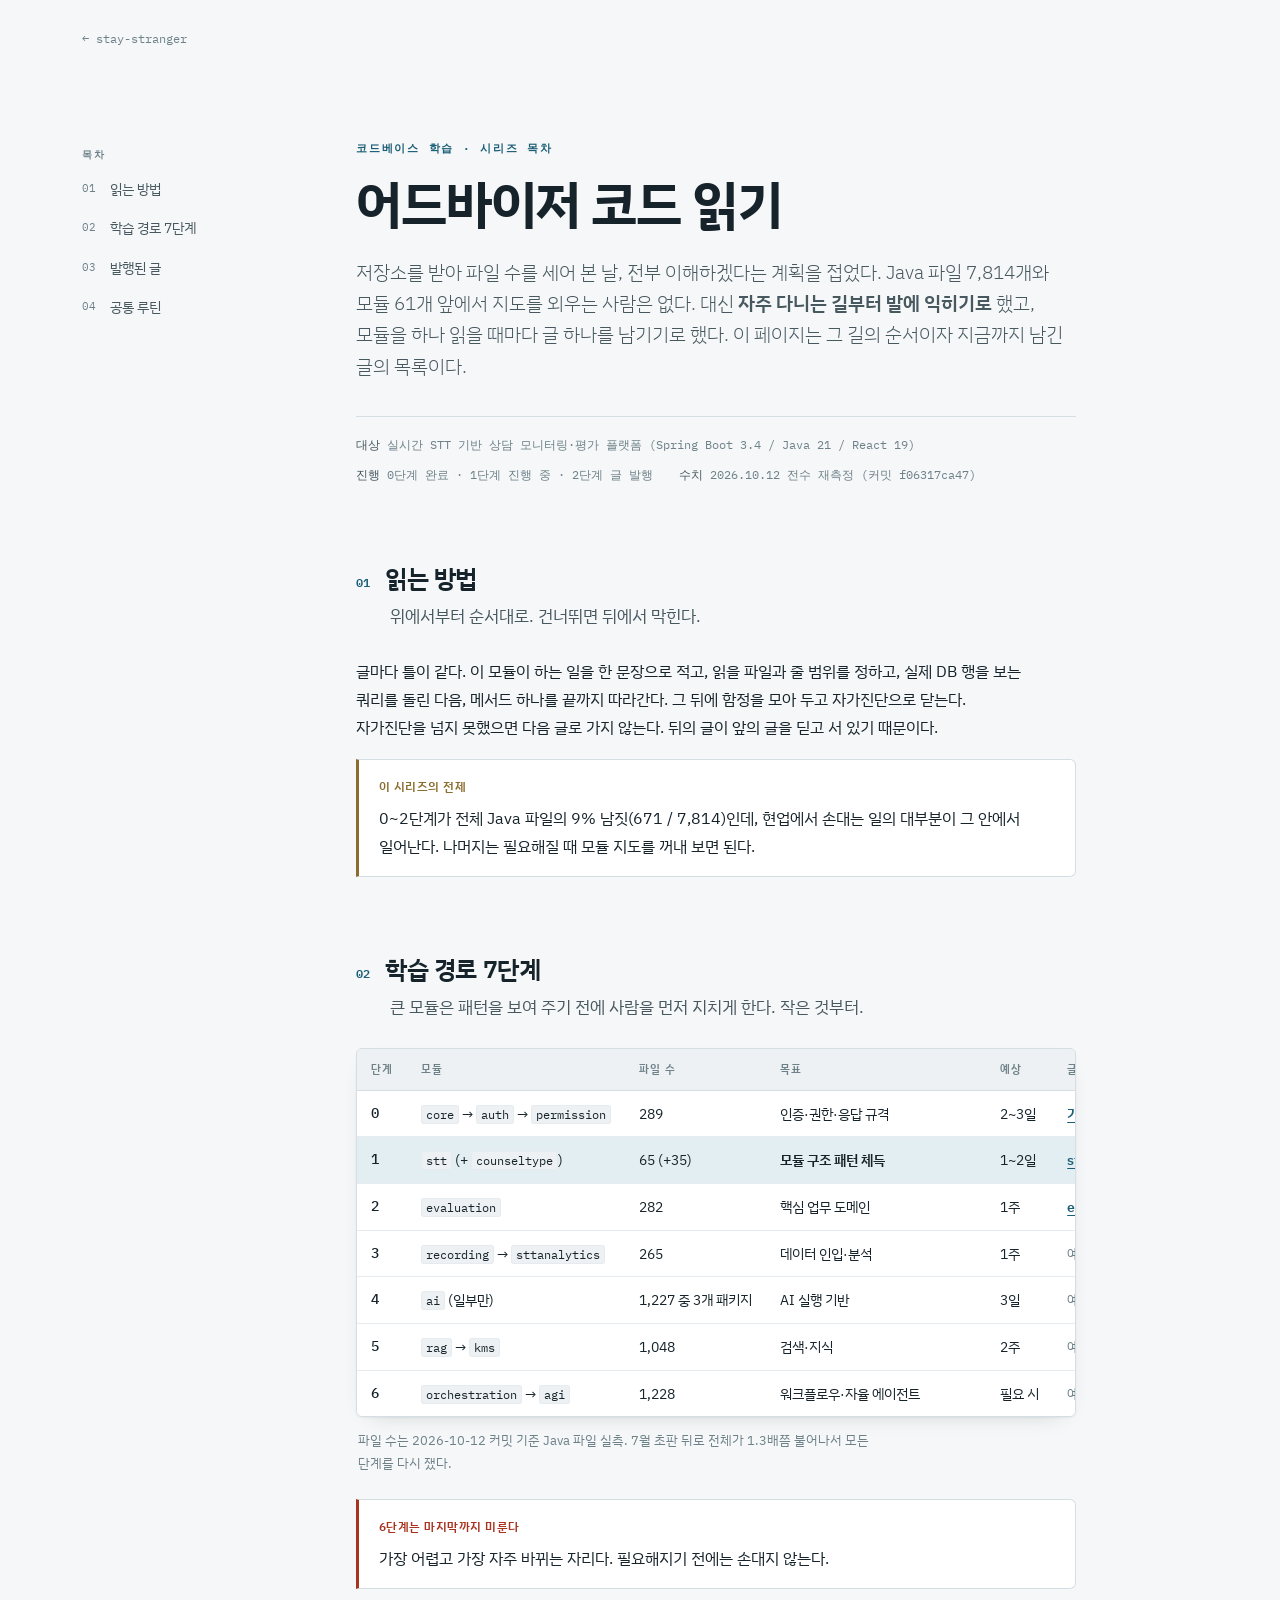
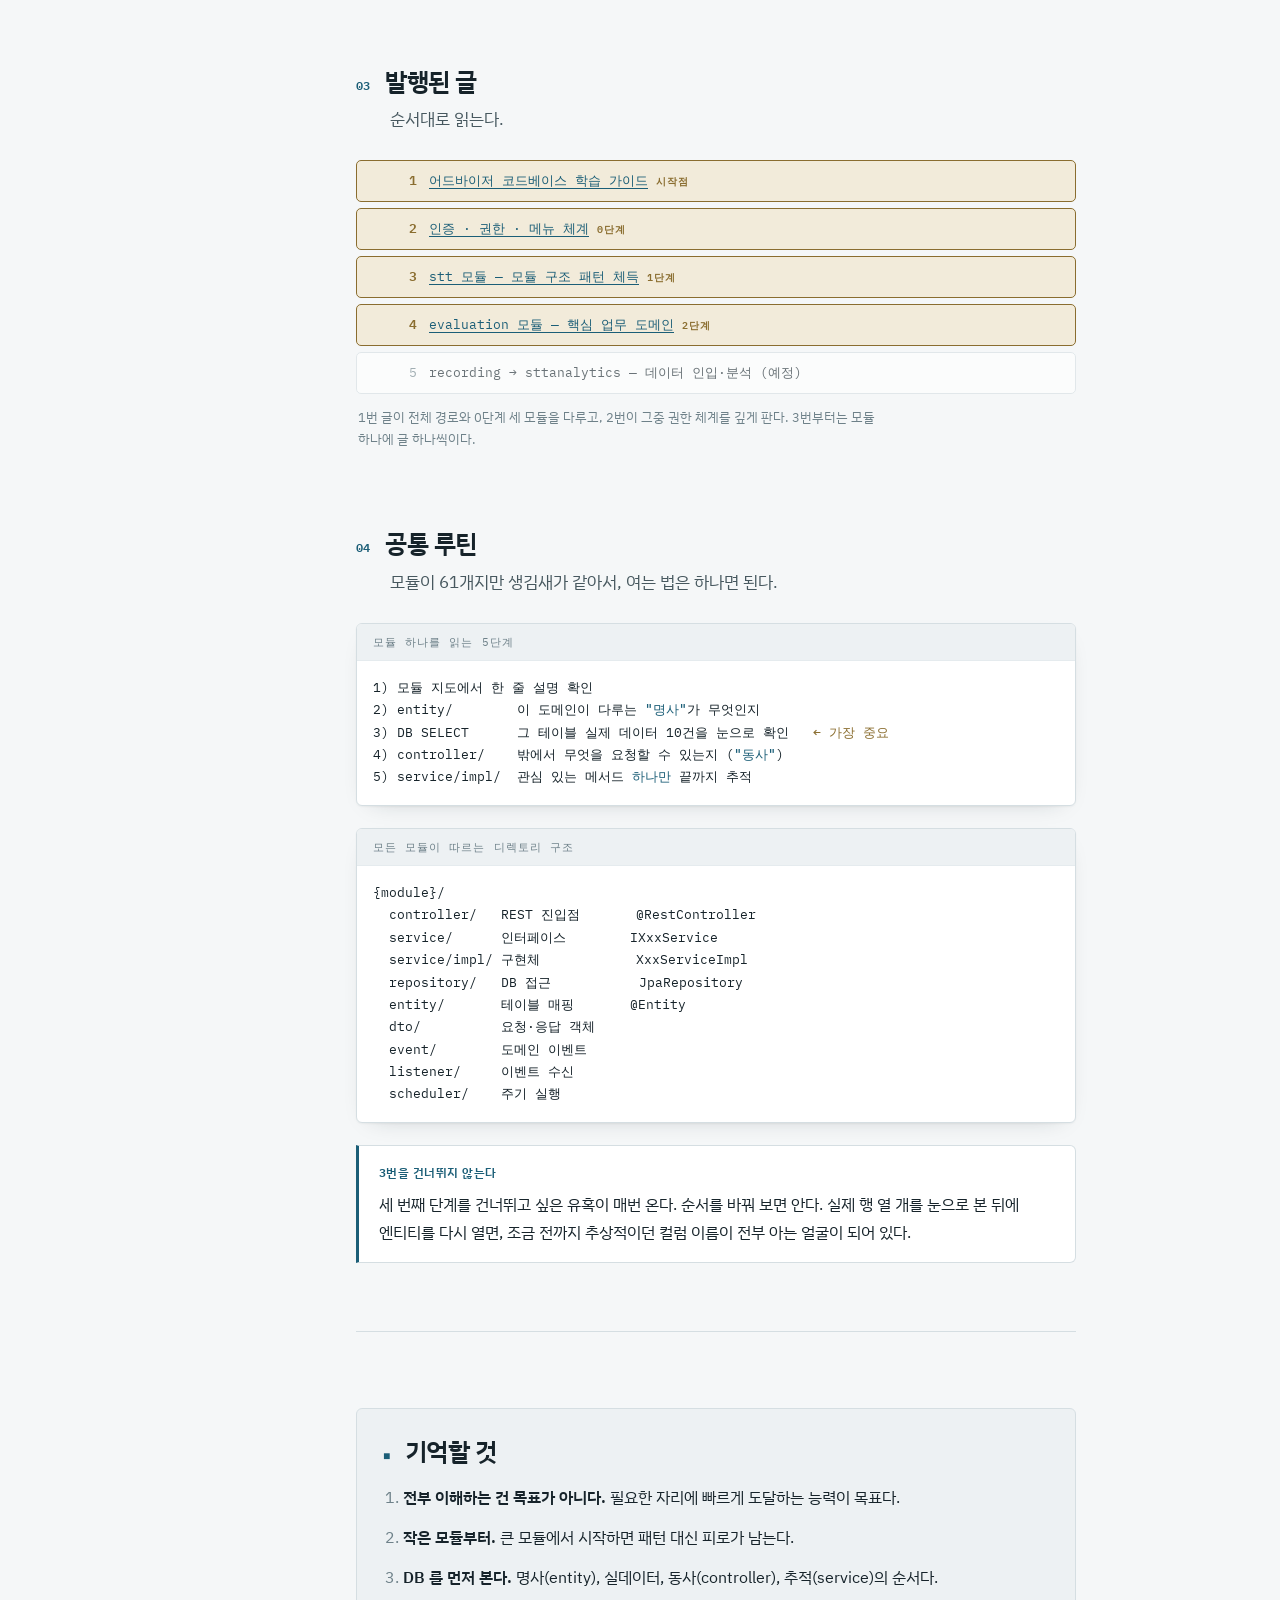
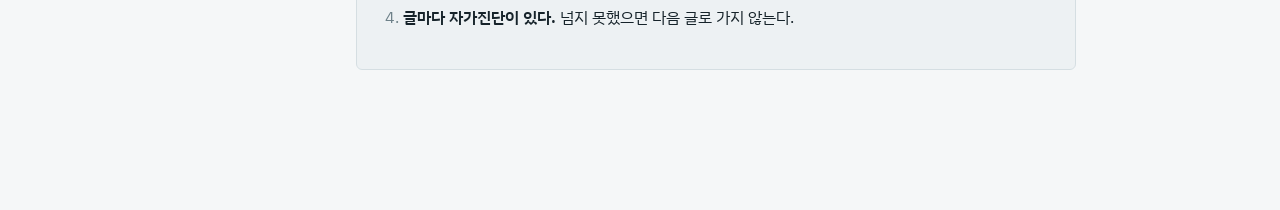
==== commit 9f4db48c: "어드바이저 2단계 — evaluation 모듈 글 발행 (스케줄러 폴링에서 AI 문항 채점까지 한 길) - advisor/_src/04_evaluation.md 원본 + evalu" ====
--- a/advisor/index.html
+++ b/advisor/index.html
@@ -3,7 +3,7 @@
 <head>
 <meta charset="utf-8">
 <meta name="viewport" content="width=device-width, initial-scale=1">
-<meta name="description" content="모듈 61개짜리 Spring Boot + React 저장소를 모듈 하나씩 읽어 나가는 기록의 목차. 7단계 학습 경로와 지금까지 남긴 글.">
+<meta name="description" content="모듈 61개짜리 Spring Boot + React 저장소를 모듈 하나씩 읽어 나가는 기록의 목차. 7단계 학습 경로와 지금까지 남긴 글 다섯.">
 <title>어드바이저 코드 읽기</title>
 <link rel="preconnect" href="https://fonts.googleapis.com">
 <link rel="preconnect" href="https://fonts.gstatic.com" crossorigin>
@@ -38,7 +38,7 @@
 
     <div class="meta-strip">
       <span><b>대상</b> 실시간 STT 기반 상담 모니터링·평가 플랫폼 (Spring Boot 3.4 / Java 21 / React 19)</span>
-      <span><b>진행</b> 0단계 완료 · 1단계 진행 중</span>
+      <span><b>진행</b> 0단계 완료 · 1단계 진행 중 · 2단계 글 발행</span>
       <span><b>수치</b> 2026.10.12 전수 재측정 (커밋 f06317ca47)</span>
     </div>
 
@@ -72,7 +72,7 @@
           <tbody>
             <tr><td class="scope-name">0</td><td><code>core</code> → <code>auth</code> → <code>permission</code></td><td>289</td><td class="wrap">인증·권한·응답 규격</td><td>2~3일</td><td class="yes"><a href="/advisor/study-guide.html">가이드</a> · <a href="/advisor/auth-permission-menu.html">권한</a></td></tr>
             <tr class="row-hi"><td class="scope-name">1</td><td><code>stt</code> (+ <code>counseltype</code>)</td><td>65 (+35)</td><td class="wrap"><strong>모듈 구조 패턴 체득</strong></td><td>1~2일</td><td class="yes"><a href="/advisor/stt-module.html">stt 모듈</a></td></tr>
-            <tr><td class="scope-name">2</td><td><code>evaluation</code></td><td>282</td><td class="wrap">핵심 업무 도메인</td><td>1주</td><td class="no">예정</td></tr>
+            <tr><td class="scope-name">2</td><td><code>evaluation</code></td><td>282</td><td class="wrap">핵심 업무 도메인</td><td>1주</td><td class="yes"><a href="/advisor/evaluation-module.html">evaluation 모듈</a></td></tr>
             <tr><td class="scope-name">3</td><td><code>recording</code> → <code>sttanalytics</code></td><td>265</td><td class="wrap">데이터 인입·분석</td><td>1주</td><td class="no">예정</td></tr>
             <tr><td class="scope-name">4</td><td><code>ai</code> (일부만)</td><td>1,227 중 3개 패키지</td><td class="wrap">AI 실행 기반</td><td>3일</td><td class="no">예정</td></tr>
             <tr><td class="scope-name">5</td><td><code>rag</code> → <code>kms</code></td><td>1,048</td><td class="wrap">검색·지식</td><td>2주</td><td class="no">예정</td></tr>
@@ -96,7 +96,8 @@
         <div class="order-row is-win"><span class="order-idx">1</span><span class="order-name"><a href="/advisor/study-guide.html">어드바이저 코드베이스 학습 가이드</a> <span class="order-tag">시작점</span></span></div>
         <div class="order-row is-win"><span class="order-idx">2</span><span class="order-name"><a href="/advisor/auth-permission-menu.html">인증 · 권한 · 메뉴 체계</a> <span class="order-tag">0단계</span></span></div>
         <div class="order-row is-win"><span class="order-idx">3</span><span class="order-name"><a href="/advisor/stt-module.html">stt 모듈 — 모듈 구조 패턴 체득</a> <span class="order-tag">1단계</span></span></div>
-        <div class="order-row is-lose"><span class="order-idx">4</span><span class="order-name">evaluation 모듈 — 핵심 업무 도메인 (예정)</span></div>
+        <div class="order-row is-win"><span class="order-idx">4</span><span class="order-name"><a href="/advisor/evaluation-module.html">evaluation 모듈 — 핵심 업무 도메인</a> <span class="order-tag">2단계</span></span></div>
+        <div class="order-row is-lose"><span class="order-idx">5</span><span class="order-name">recording → sttanalytics — 데이터 인입·분석 (예정)</span></div>
       </div>
       <p class="cap">1번 글이 전체 경로와 0단계 세 모듈을 다루고, 2번이 그중 권한 체계를 깊게 판다. 3번부터는 모듈 하나에 글 하나씩이다.</p>
     </section>
--- a/assets/css/post.css
+++ b/assets/css/post.css
@@ -132,16 +132,17 @@
     counter-reset: toc;
   }
 
+  /* 번호는 절대배치. grid 로 두면 제목 안의 <code> 같은 인라인 요소가
+     별도 grid 아이템이 되어 22px 번호 칸으로 밀려 들어간다. */
   .toc a {
-    display: grid;
-    grid-template-columns: 22px 1fr;
-    gap: 6px;
+    display: block;
+    position: relative;
     color: var(--ink-2);
     text-decoration: none;
     font-size: 13.5px;
     line-height: 1.45;
     border-left: 2px solid transparent;
-    padding-left: 10px;
+    padding-left: 38px;
     margin-left: -12px;
     transition: color .15s, border-color .15s;
   }
@@ -149,11 +150,16 @@
   .toc a::before {
     counter-increment: toc;
     content: counter(toc, decimal-leading-zero);
+    position: absolute;
+    left: 10px;
+    top: 2px;
+    width: 22px;
     font-family: var(--mono);
     font-size: 11px;
     color: var(--ink-3);
-    padding-top: 2px;
-  }
+  }
+
+  .toc a code { word-break: normal; }
 
   .toc a:hover,
   .toc a:focus-visible { color: var(--accent); border-left-color: var(--accent); }
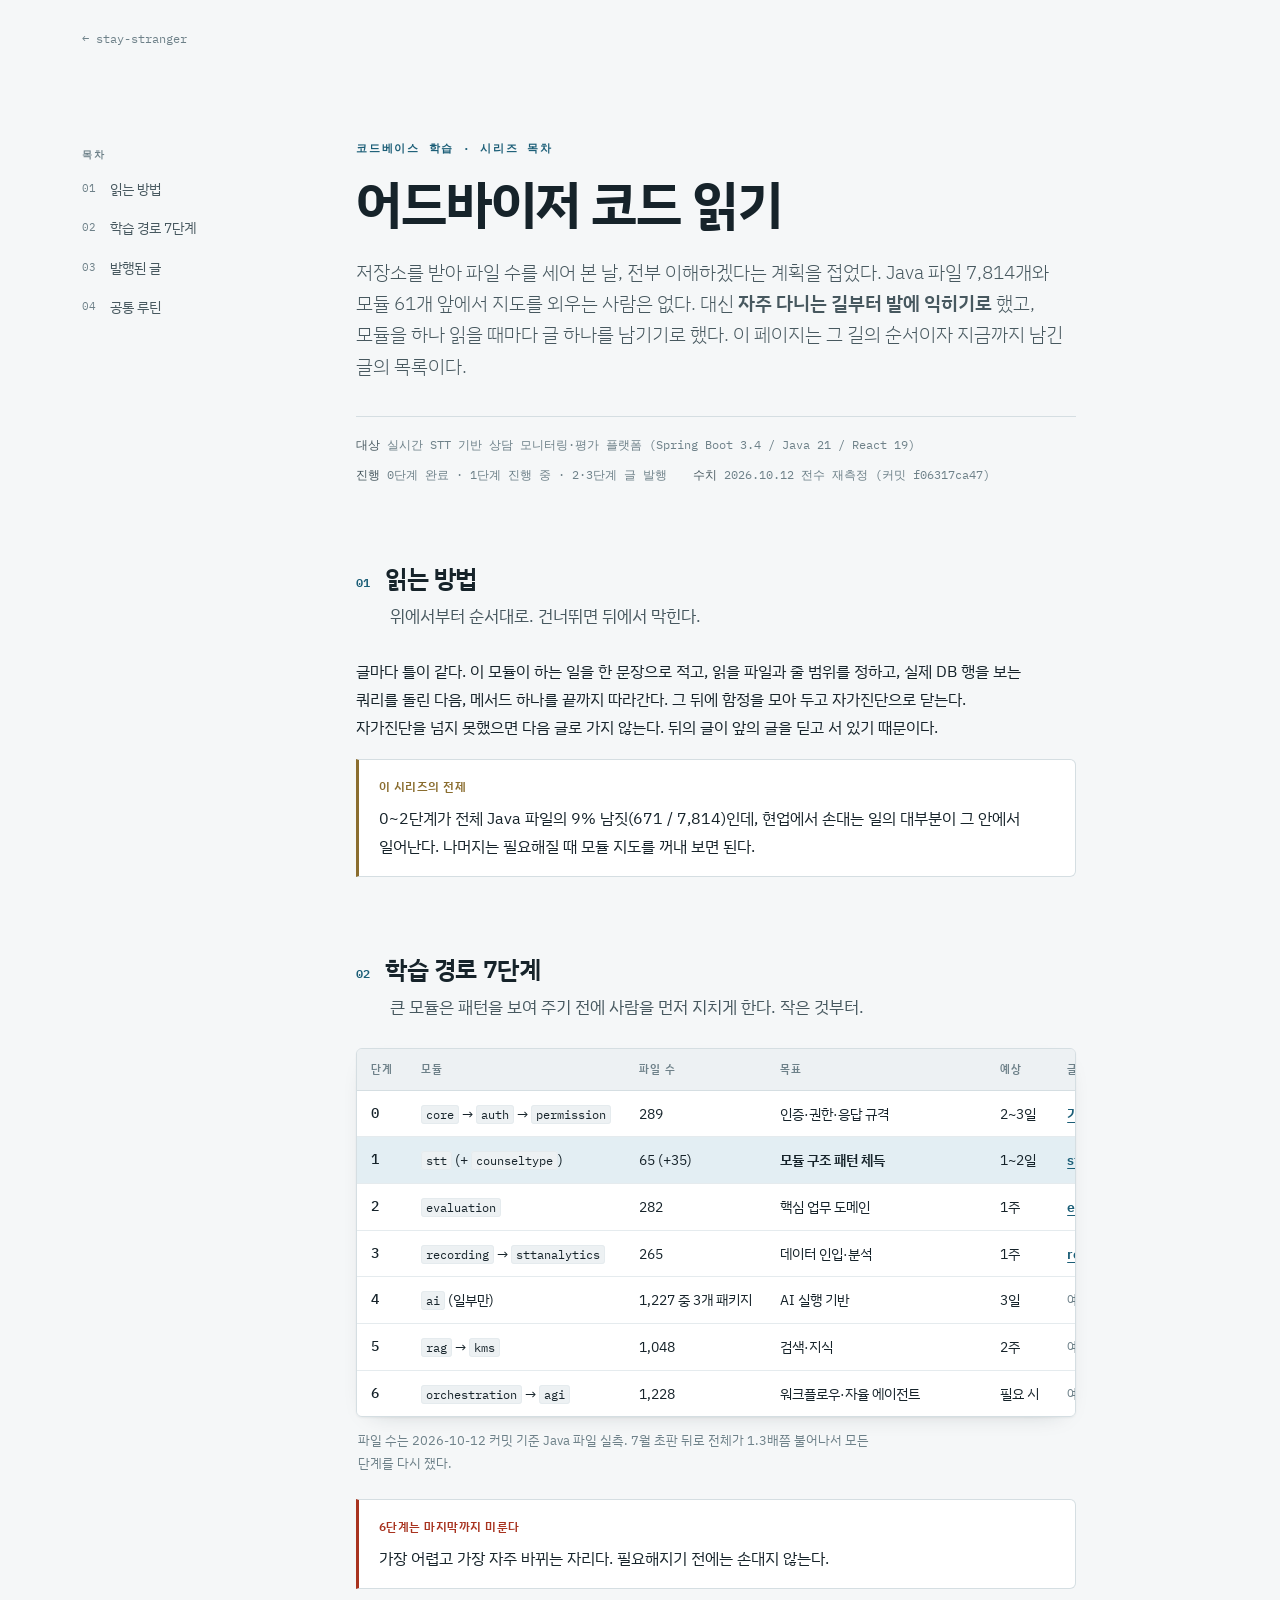
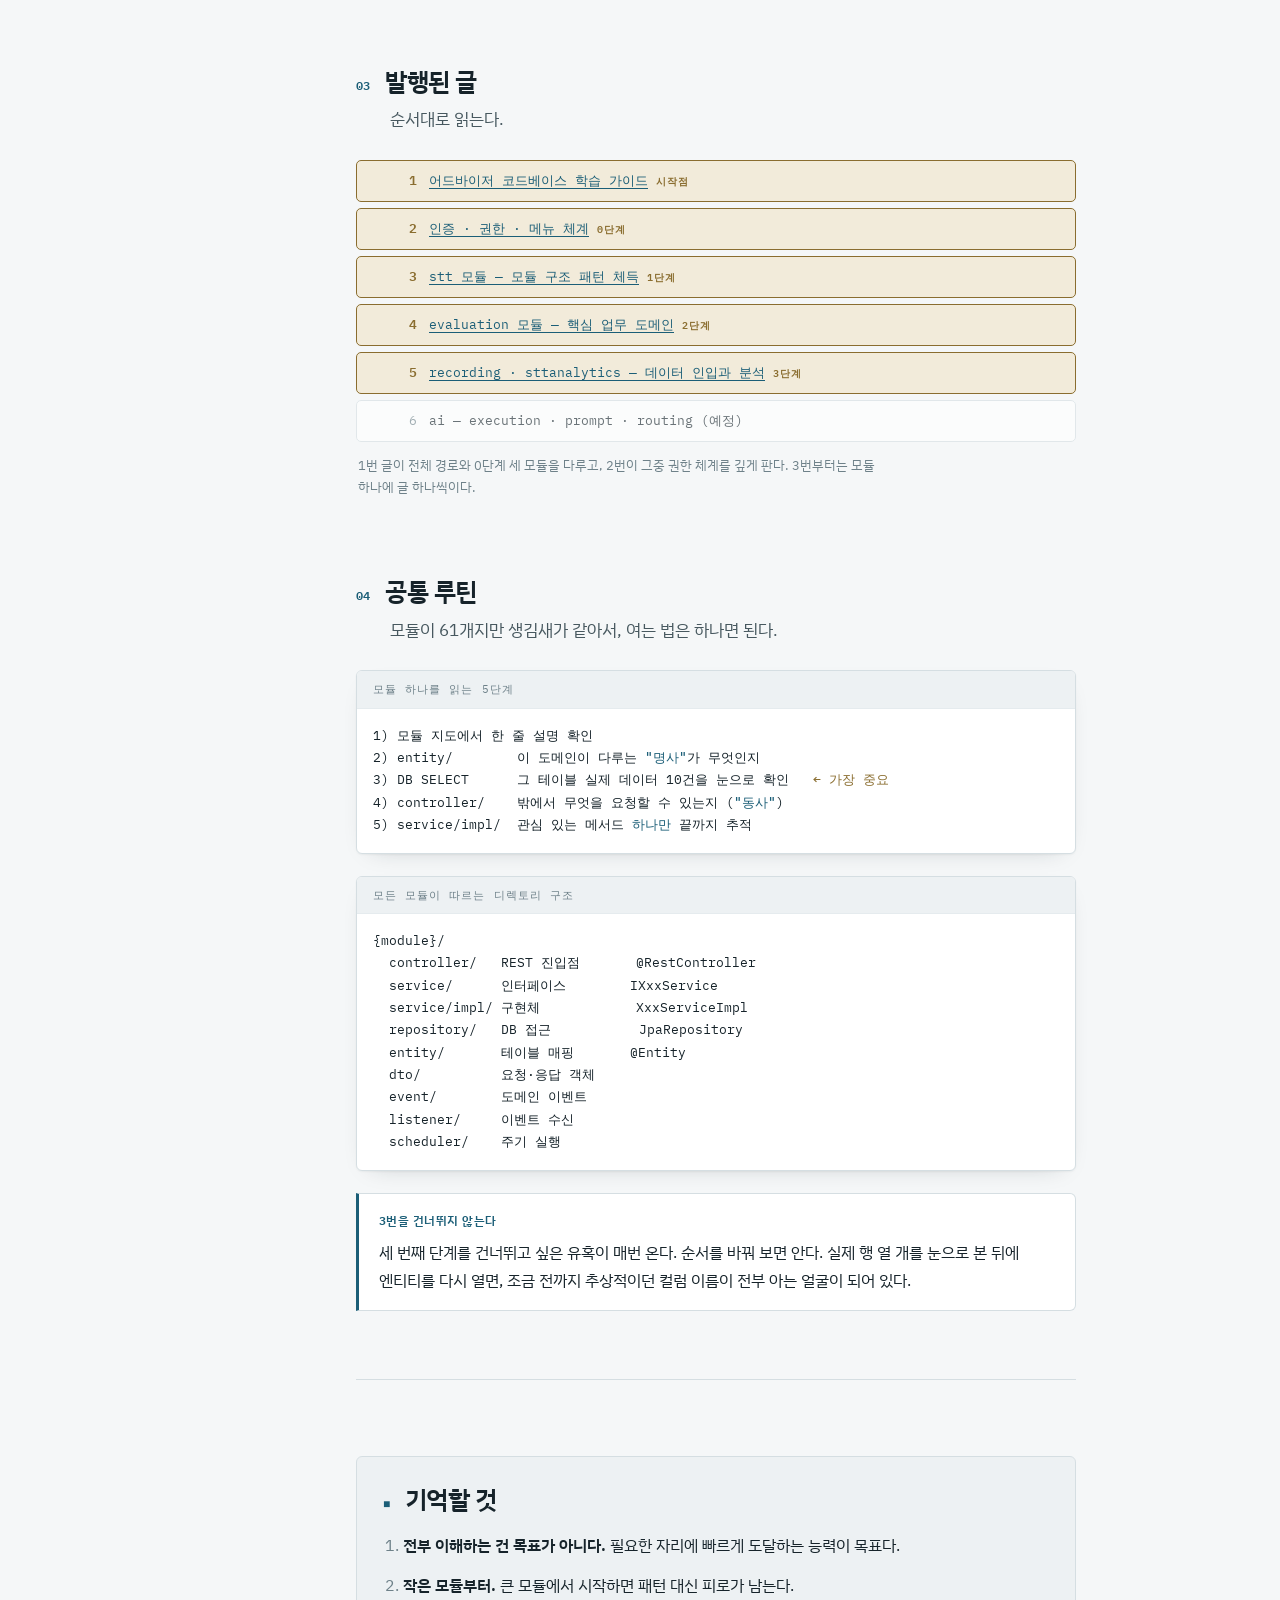
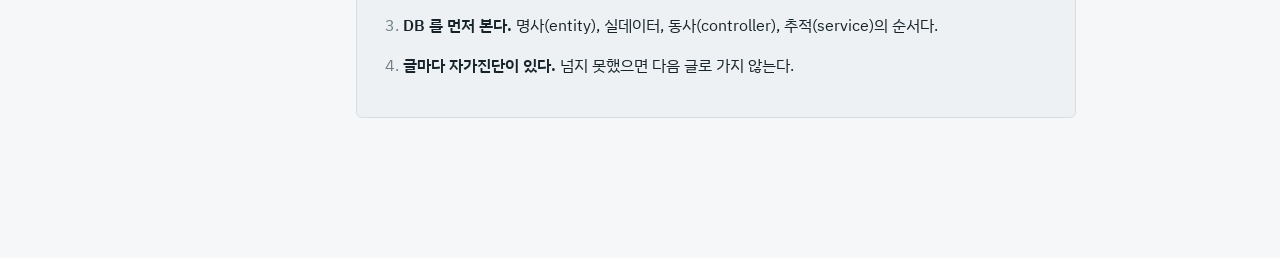
==== commit 1e1a11d1: "어드바이저 3단계 — recording · sttanalytics 글 발행 + stt 글의 하류 모듈 서술 정정 - advisor/_src/05_recording_sttanalyt" ====
--- a/advisor/index.html
+++ b/advisor/index.html
@@ -3,7 +3,7 @@
 <head>
 <meta charset="utf-8">
 <meta name="viewport" content="width=device-width, initial-scale=1">
-<meta name="description" content="모듈 61개짜리 Spring Boot + React 저장소를 모듈 하나씩 읽어 나가는 기록의 목차. 7단계 학습 경로와 지금까지 남긴 글 다섯.">
+<meta name="description" content="모듈 61개짜리 Spring Boot + React 저장소를 모듈 하나씩 읽어 나가는 기록의 목차. 7단계 학습 경로와 지금까지 남긴 글 여섯.">
 <title>어드바이저 코드 읽기</title>
 <link rel="preconnect" href="https://fonts.googleapis.com">
 <link rel="preconnect" href="https://fonts.gstatic.com" crossorigin>
@@ -38,7 +38,7 @@
 
     <div class="meta-strip">
       <span><b>대상</b> 실시간 STT 기반 상담 모니터링·평가 플랫폼 (Spring Boot 3.4 / Java 21 / React 19)</span>
-      <span><b>진행</b> 0단계 완료 · 1단계 진행 중 · 2단계 글 발행</span>
+      <span><b>진행</b> 0단계 완료 · 1단계 진행 중 · 2·3단계 글 발행</span>
       <span><b>수치</b> 2026.10.12 전수 재측정 (커밋 f06317ca47)</span>
     </div>
 
@@ -73,7 +73,7 @@
             <tr><td class="scope-name">0</td><td><code>core</code> → <code>auth</code> → <code>permission</code></td><td>289</td><td class="wrap">인증·권한·응답 규격</td><td>2~3일</td><td class="yes"><a href="/advisor/study-guide.html">가이드</a> · <a href="/advisor/auth-permission-menu.html">권한</a></td></tr>
             <tr class="row-hi"><td class="scope-name">1</td><td><code>stt</code> (+ <code>counseltype</code>)</td><td>65 (+35)</td><td class="wrap"><strong>모듈 구조 패턴 체득</strong></td><td>1~2일</td><td class="yes"><a href="/advisor/stt-module.html">stt 모듈</a></td></tr>
             <tr><td class="scope-name">2</td><td><code>evaluation</code></td><td>282</td><td class="wrap">핵심 업무 도메인</td><td>1주</td><td class="yes"><a href="/advisor/evaluation-module.html">evaluation 모듈</a></td></tr>
-            <tr><td class="scope-name">3</td><td><code>recording</code> → <code>sttanalytics</code></td><td>265</td><td class="wrap">데이터 인입·분석</td><td>1주</td><td class="no">예정</td></tr>
+            <tr><td class="scope-name">3</td><td><code>recording</code> → <code>sttanalytics</code></td><td>265</td><td class="wrap">데이터 인입·분석</td><td>1주</td><td class="yes"><a href="/advisor/recording-sttanalytics.html">recording · sttanalytics</a></td></tr>
             <tr><td class="scope-name">4</td><td><code>ai</code> (일부만)</td><td>1,227 중 3개 패키지</td><td class="wrap">AI 실행 기반</td><td>3일</td><td class="no">예정</td></tr>
             <tr><td class="scope-name">5</td><td><code>rag</code> → <code>kms</code></td><td>1,048</td><td class="wrap">검색·지식</td><td>2주</td><td class="no">예정</td></tr>
             <tr><td class="scope-name">6</td><td><code>orchestration</code> → <code>agi</code></td><td>1,228</td><td class="wrap">워크플로우·자율 에이전트</td><td>필요 시</td><td class="no">예정</td></tr>
@@ -97,7 +97,8 @@
         <div class="order-row is-win"><span class="order-idx">2</span><span class="order-name"><a href="/advisor/auth-permission-menu.html">인증 · 권한 · 메뉴 체계</a> <span class="order-tag">0단계</span></span></div>
         <div class="order-row is-win"><span class="order-idx">3</span><span class="order-name"><a href="/advisor/stt-module.html">stt 모듈 — 모듈 구조 패턴 체득</a> <span class="order-tag">1단계</span></span></div>
         <div class="order-row is-win"><span class="order-idx">4</span><span class="order-name"><a href="/advisor/evaluation-module.html">evaluation 모듈 — 핵심 업무 도메인</a> <span class="order-tag">2단계</span></span></div>
-        <div class="order-row is-lose"><span class="order-idx">5</span><span class="order-name">recording → sttanalytics — 데이터 인입·분석 (예정)</span></div>
+        <div class="order-row is-win"><span class="order-idx">5</span><span class="order-name"><a href="/advisor/recording-sttanalytics.html">recording · sttanalytics — 데이터 인입과 분석</a> <span class="order-tag">3단계</span></span></div>
+        <div class="order-row is-lose"><span class="order-idx">6</span><span class="order-name">ai — execution · prompt · routing (예정)</span></div>
       </div>
       <p class="cap">1번 글이 전체 경로와 0단계 세 모듈을 다루고, 2번이 그중 권한 체계를 깊게 판다. 3번부터는 모듈 하나에 글 하나씩이다.</p>
     </section>
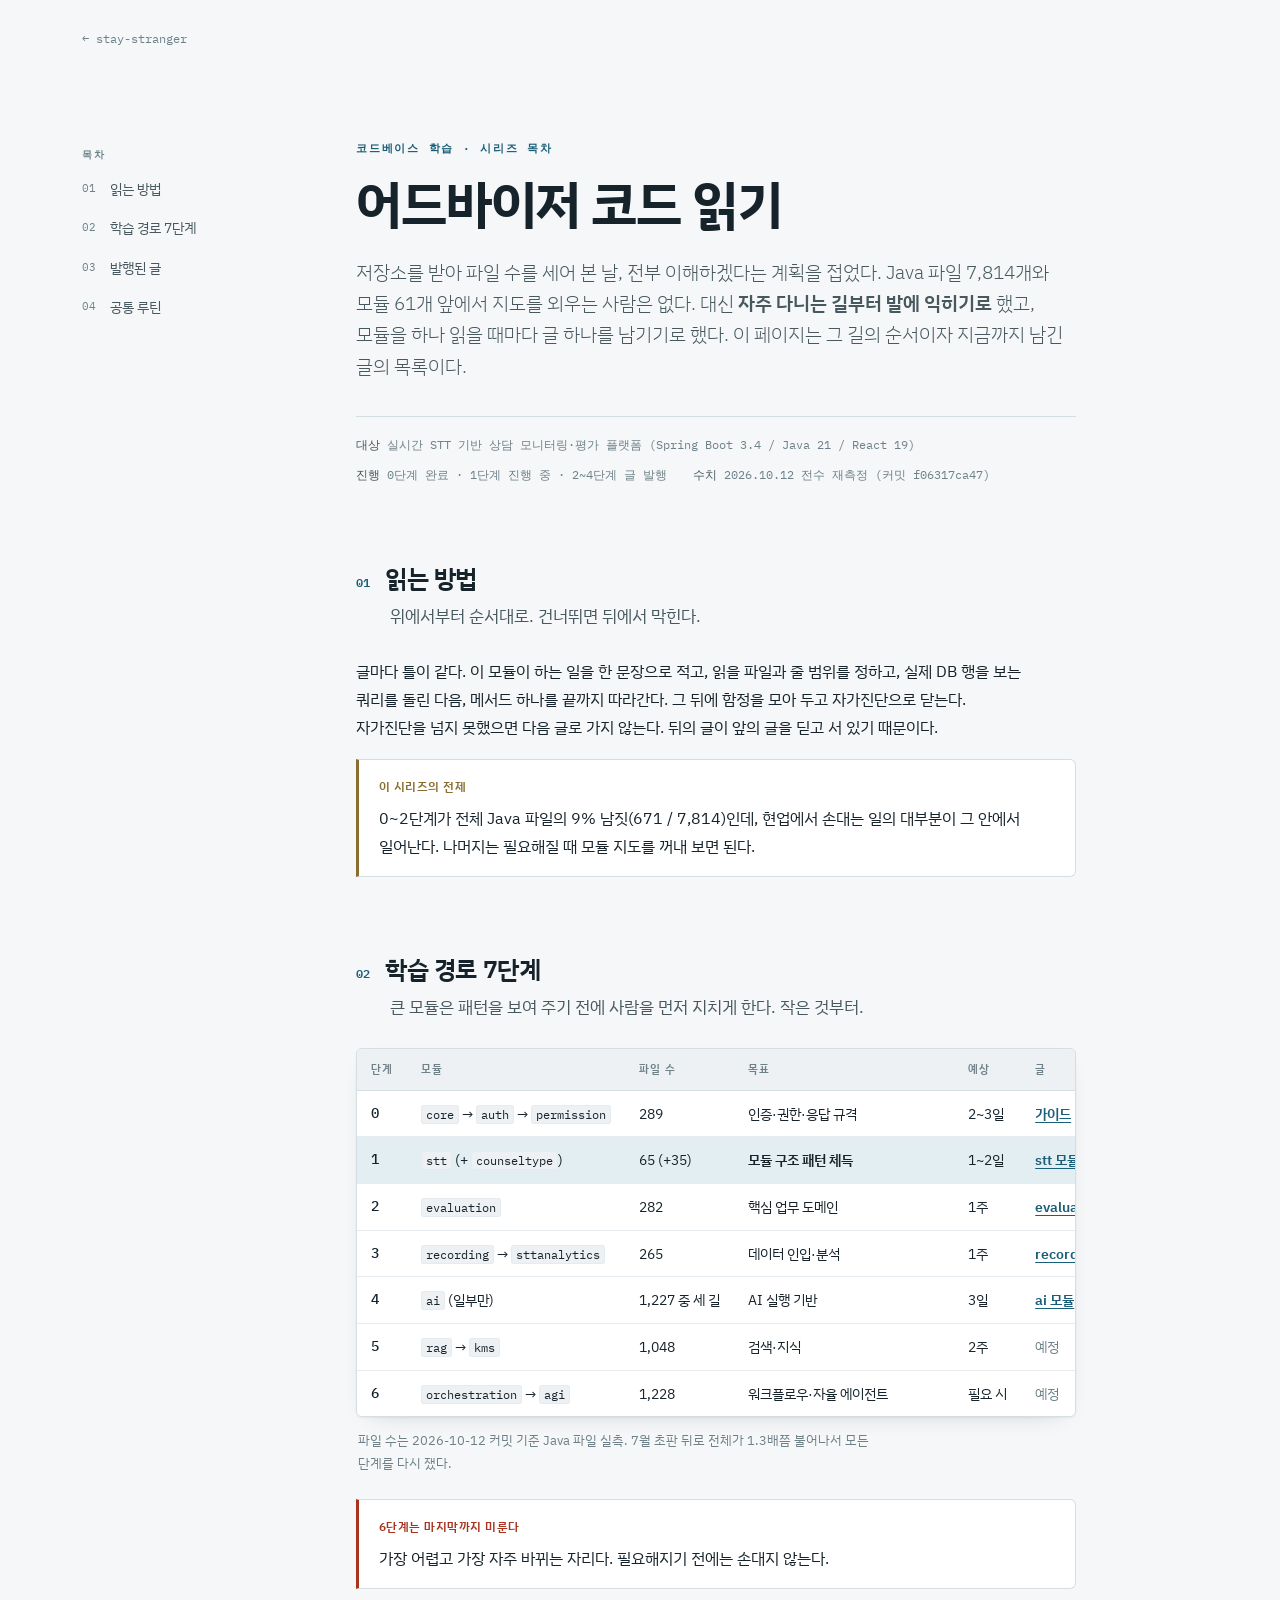
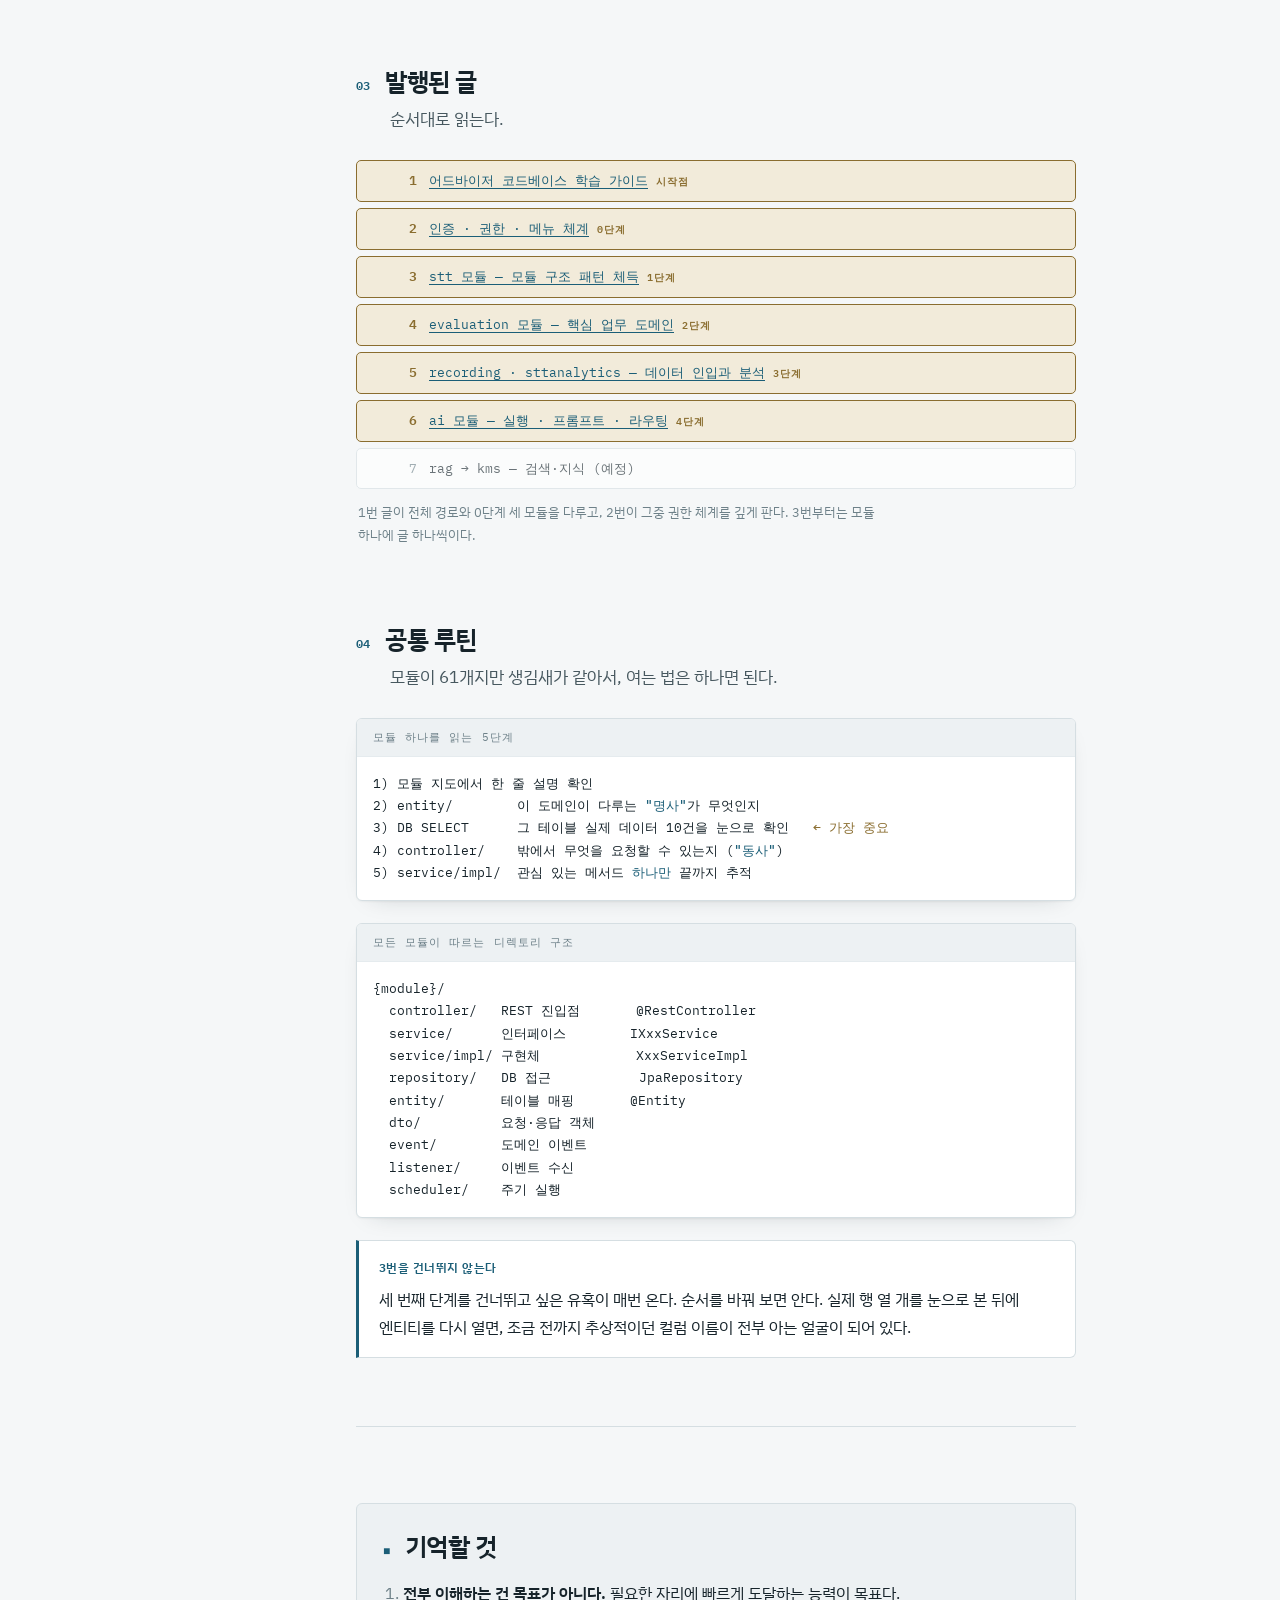
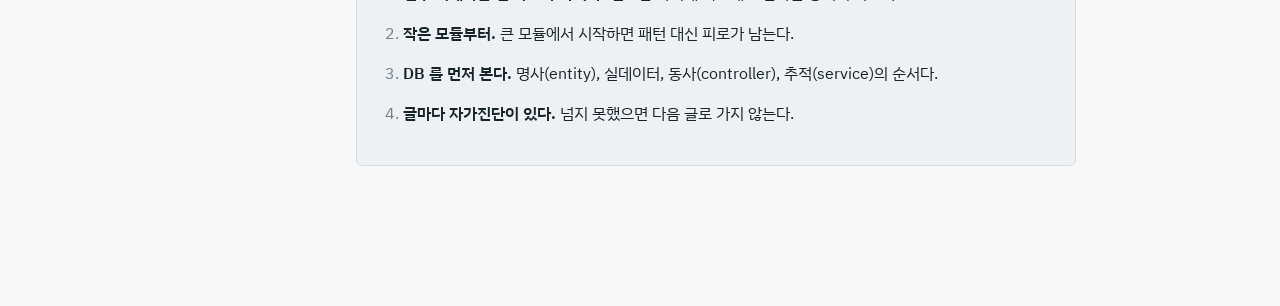
==== commit 922c2bdc: "어드바이저 4단계 — ai 모듈 글 발행 + 학습 가이드의 라우팅 패키지 경로 정정 - advisor/_src/06_ai_execution.md 원본 + ai-execution.h" ====
--- a/advisor/index.html
+++ b/advisor/index.html
@@ -3,7 +3,7 @@
 <head>
 <meta charset="utf-8">
 <meta name="viewport" content="width=device-width, initial-scale=1">
-<meta name="description" content="모듈 61개짜리 Spring Boot + React 저장소를 모듈 하나씩 읽어 나가는 기록의 목차. 7단계 학습 경로와 지금까지 남긴 글 여섯.">
+<meta name="description" content="모듈 61개짜리 Spring Boot + React 저장소를 모듈 하나씩 읽어 나가는 기록의 목차. 7단계 학습 경로와 지금까지 남긴 글 일곱.">
 <title>어드바이저 코드 읽기</title>
 <link rel="preconnect" href="https://fonts.googleapis.com">
 <link rel="preconnect" href="https://fonts.gstatic.com" crossorigin>
@@ -38,7 +38,7 @@
 
     <div class="meta-strip">
       <span><b>대상</b> 실시간 STT 기반 상담 모니터링·평가 플랫폼 (Spring Boot 3.4 / Java 21 / React 19)</span>
-      <span><b>진행</b> 0단계 완료 · 1단계 진행 중 · 2·3단계 글 발행</span>
+      <span><b>진행</b> 0단계 완료 · 1단계 진행 중 · 2~4단계 글 발행</span>
       <span><b>수치</b> 2026.10.12 전수 재측정 (커밋 f06317ca47)</span>
     </div>
 
@@ -74,7 +74,7 @@
             <tr class="row-hi"><td class="scope-name">1</td><td><code>stt</code> (+ <code>counseltype</code>)</td><td>65 (+35)</td><td class="wrap"><strong>모듈 구조 패턴 체득</strong></td><td>1~2일</td><td class="yes"><a href="/advisor/stt-module.html">stt 모듈</a></td></tr>
             <tr><td class="scope-name">2</td><td><code>evaluation</code></td><td>282</td><td class="wrap">핵심 업무 도메인</td><td>1주</td><td class="yes"><a href="/advisor/evaluation-module.html">evaluation 모듈</a></td></tr>
             <tr><td class="scope-name">3</td><td><code>recording</code> → <code>sttanalytics</code></td><td>265</td><td class="wrap">데이터 인입·분석</td><td>1주</td><td class="yes"><a href="/advisor/recording-sttanalytics.html">recording · sttanalytics</a></td></tr>
-            <tr><td class="scope-name">4</td><td><code>ai</code> (일부만)</td><td>1,227 중 3개 패키지</td><td class="wrap">AI 실행 기반</td><td>3일</td><td class="no">예정</td></tr>
+            <tr><td class="scope-name">4</td><td><code>ai</code> (일부만)</td><td>1,227 중 세 길</td><td class="wrap">AI 실행 기반</td><td>3일</td><td class="yes"><a href="/advisor/ai-execution.html">ai 모듈</a></td></tr>
             <tr><td class="scope-name">5</td><td><code>rag</code> → <code>kms</code></td><td>1,048</td><td class="wrap">검색·지식</td><td>2주</td><td class="no">예정</td></tr>
             <tr><td class="scope-name">6</td><td><code>orchestration</code> → <code>agi</code></td><td>1,228</td><td class="wrap">워크플로우·자율 에이전트</td><td>필요 시</td><td class="no">예정</td></tr>
           </tbody>
@@ -98,7 +98,8 @@
         <div class="order-row is-win"><span class="order-idx">3</span><span class="order-name"><a href="/advisor/stt-module.html">stt 모듈 — 모듈 구조 패턴 체득</a> <span class="order-tag">1단계</span></span></div>
         <div class="order-row is-win"><span class="order-idx">4</span><span class="order-name"><a href="/advisor/evaluation-module.html">evaluation 모듈 — 핵심 업무 도메인</a> <span class="order-tag">2단계</span></span></div>
         <div class="order-row is-win"><span class="order-idx">5</span><span class="order-name"><a href="/advisor/recording-sttanalytics.html">recording · sttanalytics — 데이터 인입과 분석</a> <span class="order-tag">3단계</span></span></div>
-        <div class="order-row is-lose"><span class="order-idx">6</span><span class="order-name">ai — execution · prompt · routing (예정)</span></div>
+        <div class="order-row is-win"><span class="order-idx">6</span><span class="order-name"><a href="/advisor/ai-execution.html">ai 모듈 — 실행 · 프롬프트 · 라우팅</a> <span class="order-tag">4단계</span></span></div>
+        <div class="order-row is-lose"><span class="order-idx">7</span><span class="order-name">rag → kms — 검색·지식 (예정)</span></div>
       </div>
       <p class="cap">1번 글이 전체 경로와 0단계 세 모듈을 다루고, 2번이 그중 권한 체계를 깊게 판다. 3번부터는 모듈 하나에 글 하나씩이다.</p>
     </section>
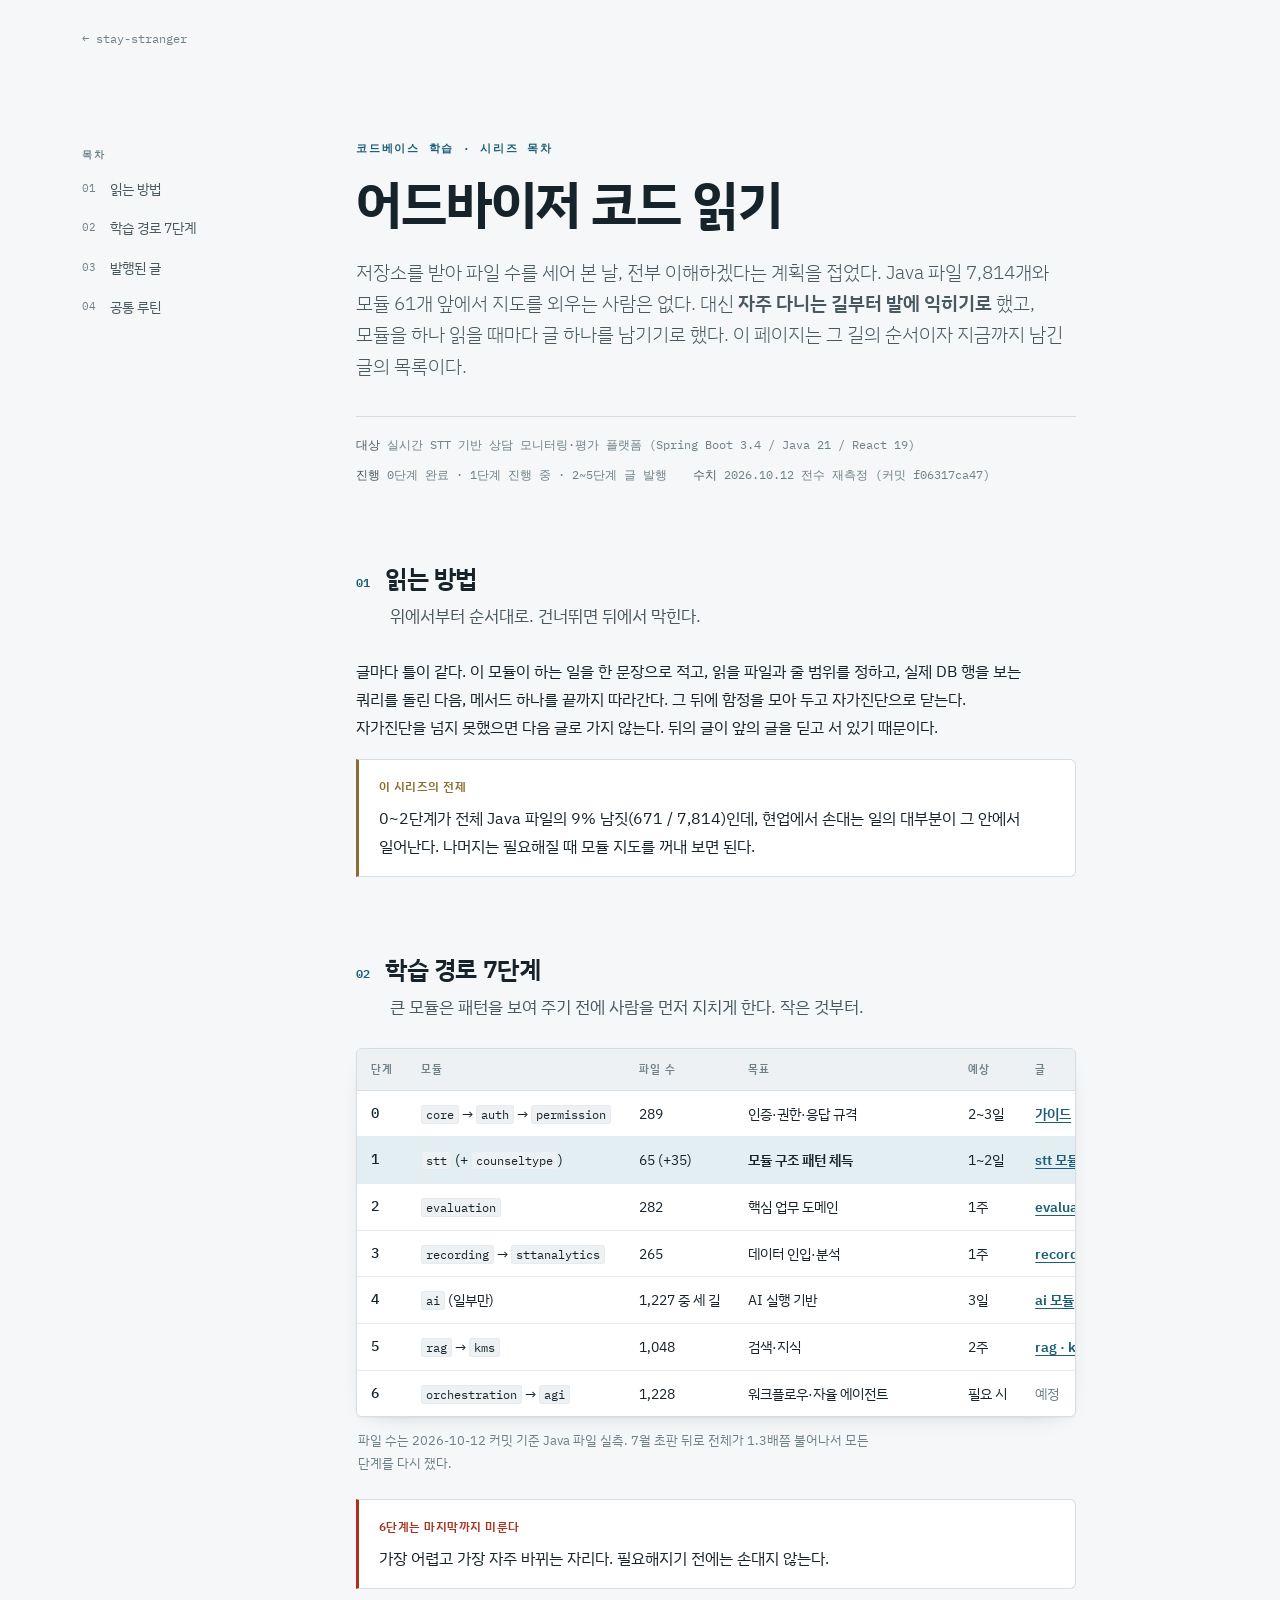
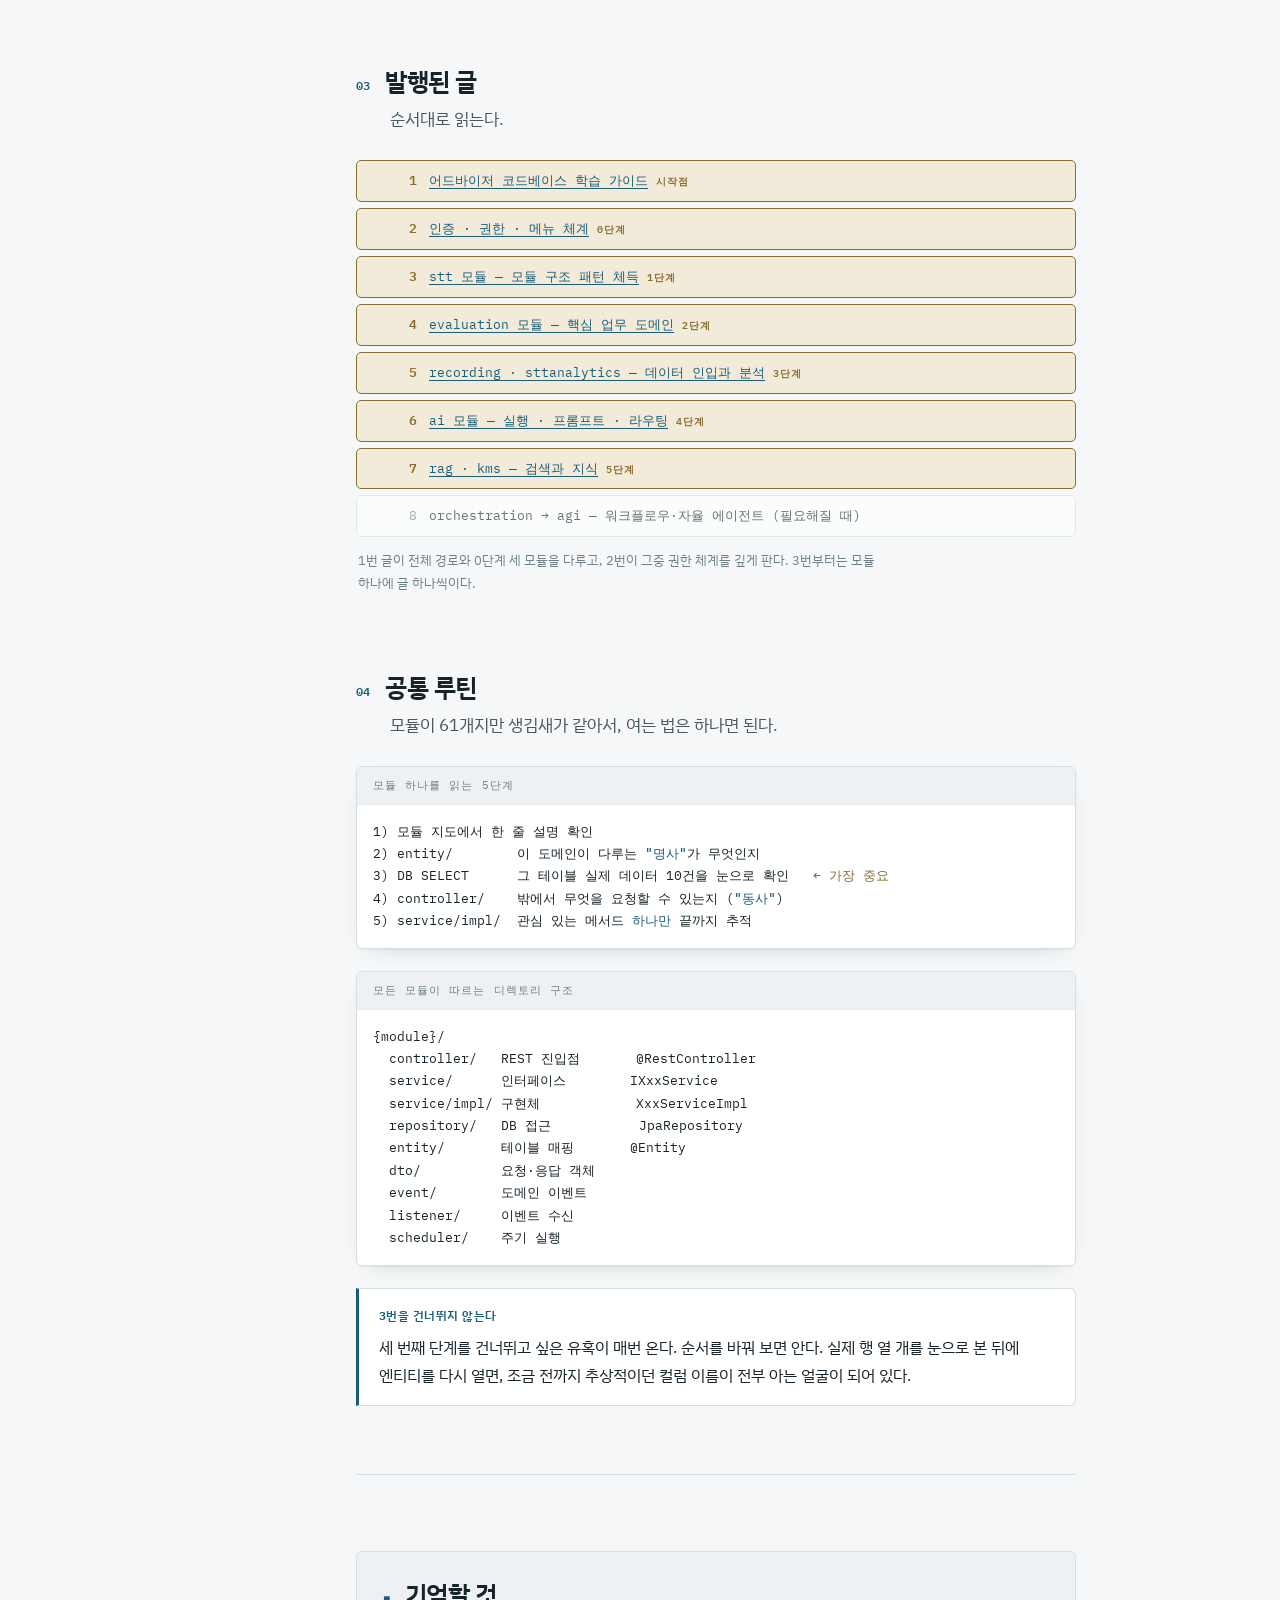
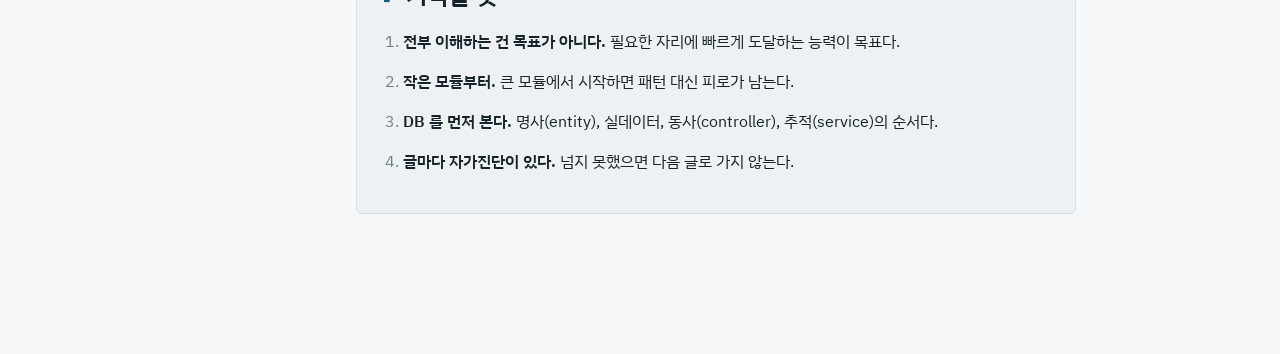
==== commit 1883dc24: "어드바이저 5단계 — rag · kms 글 발행 (문서가 벡터가 되는 길과 질문이 답이 되는 길) - advisor/_src/07_rag_kms.md 원본 + rag-kms.htm" ====
--- a/advisor/index.html
+++ b/advisor/index.html
@@ -3,7 +3,7 @@
 <head>
 <meta charset="utf-8">
 <meta name="viewport" content="width=device-width, initial-scale=1">
-<meta name="description" content="모듈 61개짜리 Spring Boot + React 저장소를 모듈 하나씩 읽어 나가는 기록의 목차. 7단계 학습 경로와 지금까지 남긴 글 일곱.">
+<meta name="description" content="모듈 61개짜리 Spring Boot + React 저장소를 모듈 하나씩 읽어 나가는 기록의 목차. 7단계 학습 경로와 지금까지 남긴 글 여덟.">
 <title>어드바이저 코드 읽기</title>
 <link rel="preconnect" href="https://fonts.googleapis.com">
 <link rel="preconnect" href="https://fonts.gstatic.com" crossorigin>
@@ -38,7 +38,7 @@
 
     <div class="meta-strip">
       <span><b>대상</b> 실시간 STT 기반 상담 모니터링·평가 플랫폼 (Spring Boot 3.4 / Java 21 / React 19)</span>
-      <span><b>진행</b> 0단계 완료 · 1단계 진행 중 · 2~4단계 글 발행</span>
+      <span><b>진행</b> 0단계 완료 · 1단계 진행 중 · 2~5단계 글 발행</span>
       <span><b>수치</b> 2026.10.12 전수 재측정 (커밋 f06317ca47)</span>
     </div>
 
@@ -75,7 +75,7 @@
             <tr><td class="scope-name">2</td><td><code>evaluation</code></td><td>282</td><td class="wrap">핵심 업무 도메인</td><td>1주</td><td class="yes"><a href="/advisor/evaluation-module.html">evaluation 모듈</a></td></tr>
             <tr><td class="scope-name">3</td><td><code>recording</code> → <code>sttanalytics</code></td><td>265</td><td class="wrap">데이터 인입·분석</td><td>1주</td><td class="yes"><a href="/advisor/recording-sttanalytics.html">recording · sttanalytics</a></td></tr>
             <tr><td class="scope-name">4</td><td><code>ai</code> (일부만)</td><td>1,227 중 세 길</td><td class="wrap">AI 실행 기반</td><td>3일</td><td class="yes"><a href="/advisor/ai-execution.html">ai 모듈</a></td></tr>
-            <tr><td class="scope-name">5</td><td><code>rag</code> → <code>kms</code></td><td>1,048</td><td class="wrap">검색·지식</td><td>2주</td><td class="no">예정</td></tr>
+            <tr><td class="scope-name">5</td><td><code>rag</code> → <code>kms</code></td><td>1,048</td><td class="wrap">검색·지식</td><td>2주</td><td class="yes"><a href="/advisor/rag-kms.html">rag · kms</a></td></tr>
             <tr><td class="scope-name">6</td><td><code>orchestration</code> → <code>agi</code></td><td>1,228</td><td class="wrap">워크플로우·자율 에이전트</td><td>필요 시</td><td class="no">예정</td></tr>
           </tbody>
         </table>
@@ -99,7 +99,8 @@
         <div class="order-row is-win"><span class="order-idx">4</span><span class="order-name"><a href="/advisor/evaluation-module.html">evaluation 모듈 — 핵심 업무 도메인</a> <span class="order-tag">2단계</span></span></div>
         <div class="order-row is-win"><span class="order-idx">5</span><span class="order-name"><a href="/advisor/recording-sttanalytics.html">recording · sttanalytics — 데이터 인입과 분석</a> <span class="order-tag">3단계</span></span></div>
         <div class="order-row is-win"><span class="order-idx">6</span><span class="order-name"><a href="/advisor/ai-execution.html">ai 모듈 — 실행 · 프롬프트 · 라우팅</a> <span class="order-tag">4단계</span></span></div>
-        <div class="order-row is-lose"><span class="order-idx">7</span><span class="order-name">rag → kms — 검색·지식 (예정)</span></div>
+        <div class="order-row is-win"><span class="order-idx">7</span><span class="order-name"><a href="/advisor/rag-kms.html">rag · kms — 검색과 지식</a> <span class="order-tag">5단계</span></span></div>
+        <div class="order-row is-lose"><span class="order-idx">8</span><span class="order-name">orchestration → agi — 워크플로우·자율 에이전트 (필요해질 때)</span></div>
       </div>
       <p class="cap">1번 글이 전체 경로와 0단계 세 모듈을 다루고, 2번이 그중 권한 체계를 깊게 판다. 3번부터는 모듈 하나에 글 하나씩이다.</p>
     </section>
